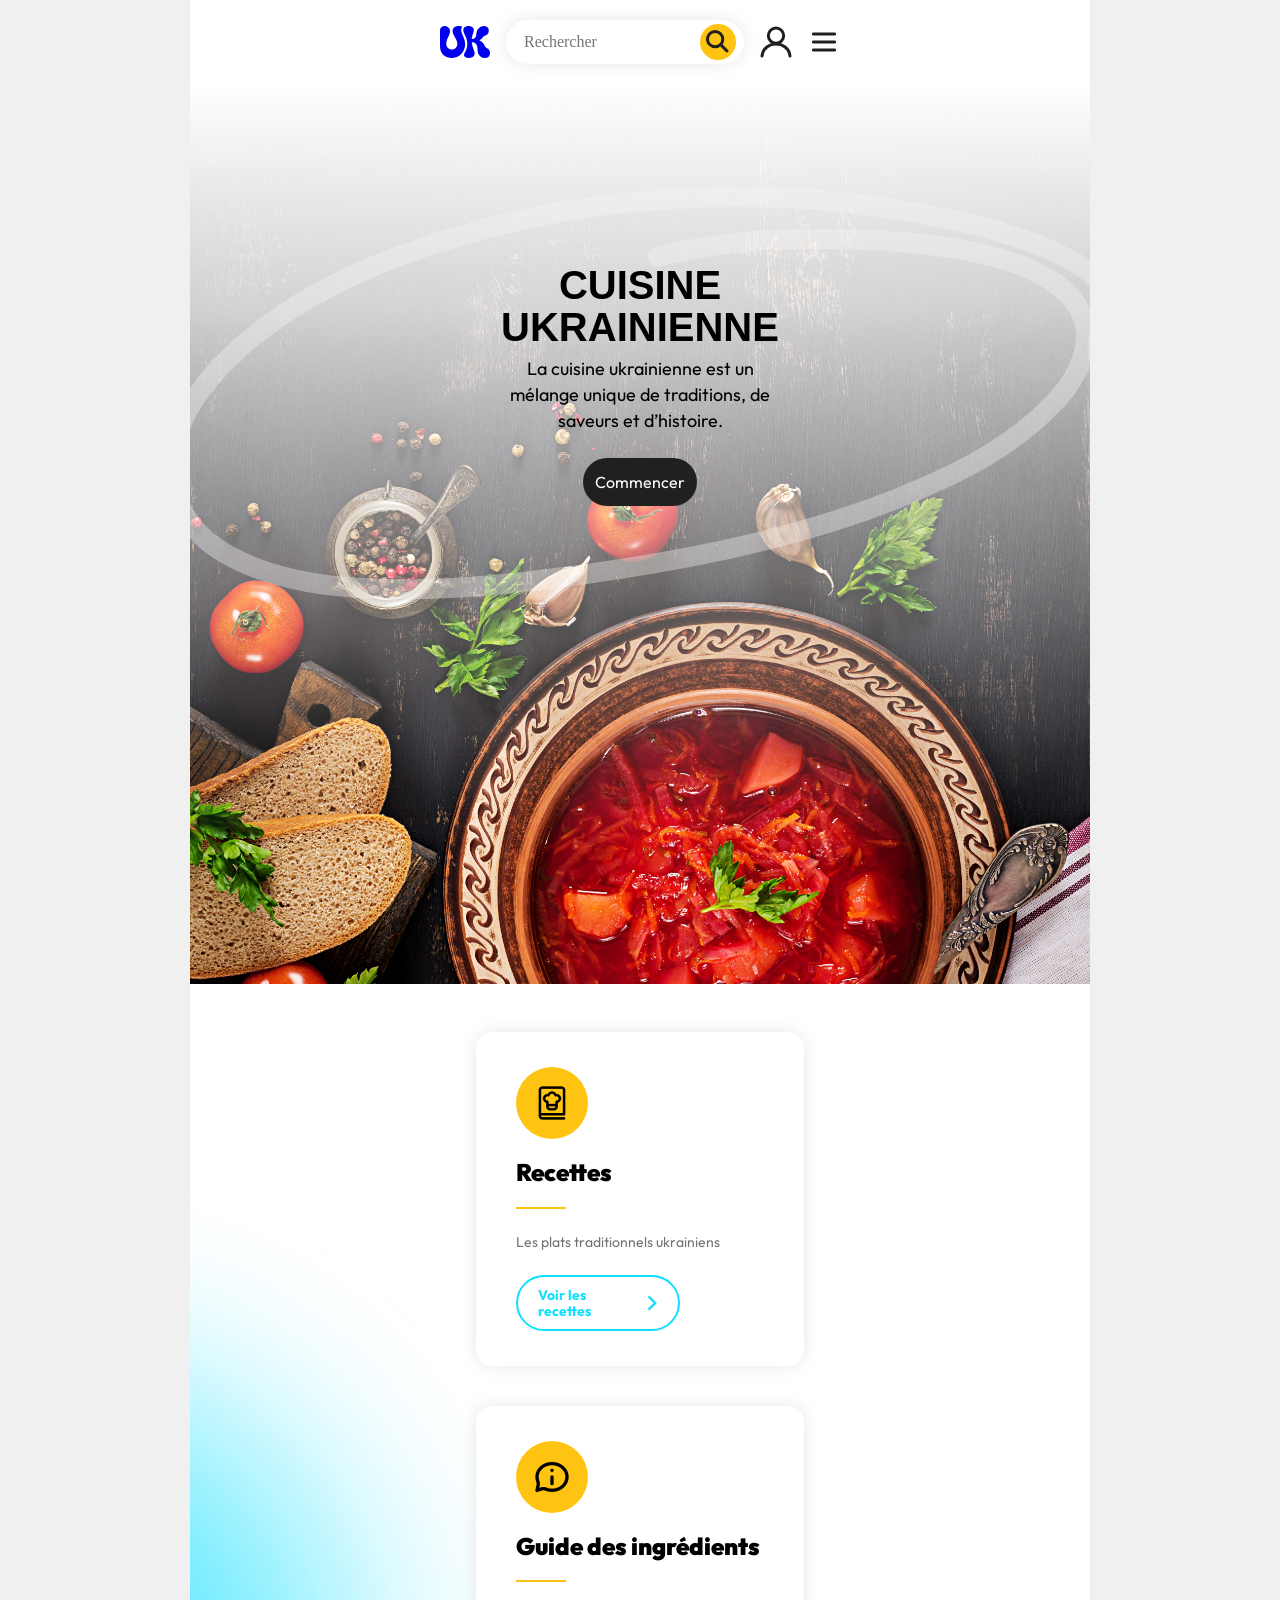
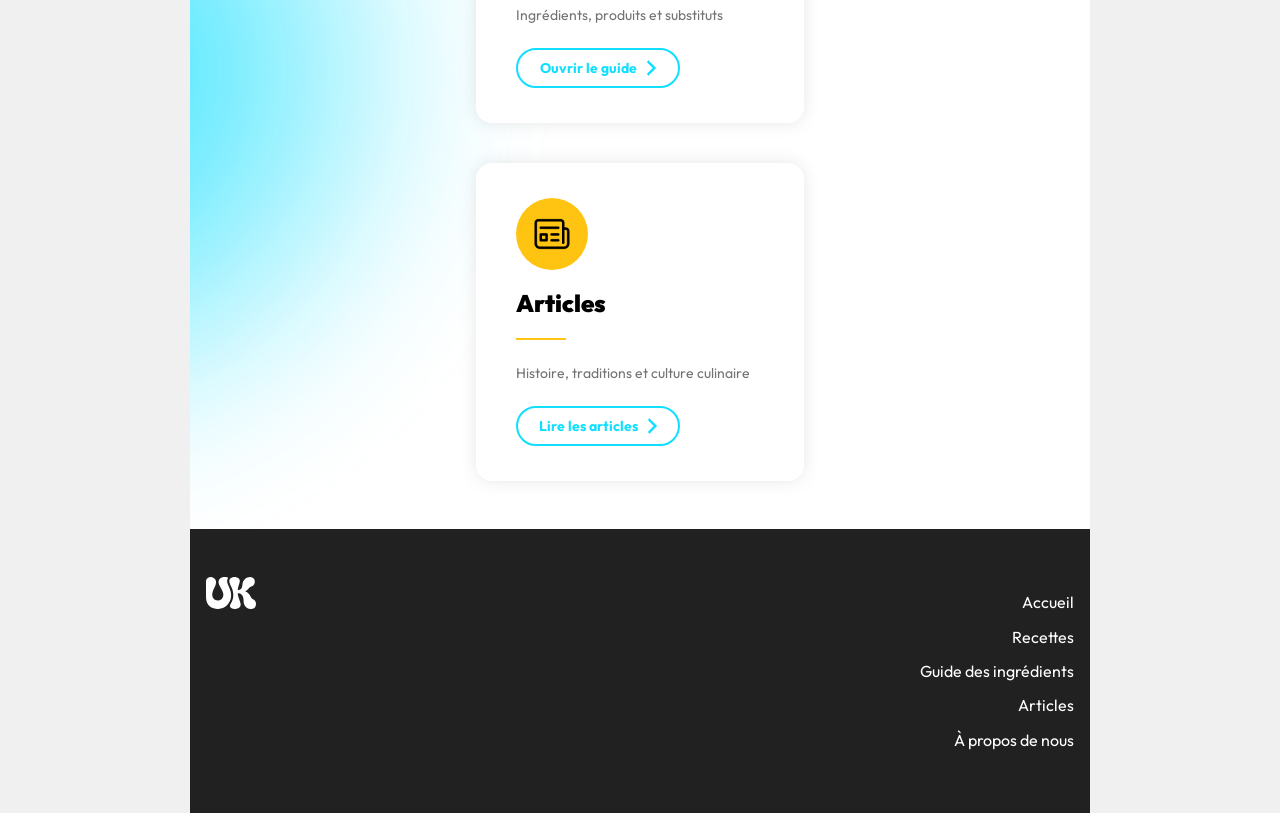
==== Accueil.html @ ec71ce53 "main fond d'écran 95% footer 50%" ====
<!DOCTYPE html>
<html lang="fr">
<head>
    <!-- Encodage des caractères de la page -->
    <meta charset="utf-8">
    <!-- Ajuste la taille de la page aux différents appareils : pc, mobiles, tablettes -->
    <meta name="viewport" content="width=device-width, initial-scale=1, shrink-to-fit=no">
    <!-- Titre de la page. Visible dans l'onglet du navigateur -->
    <title>Accueil</title>
    <!-- Auteur -->
    <meta name="author" content="Dimov Andrii">
    <!-- Icône de base du site : FAVICON -->
    <link rel="icon" type="image/x-icon" href="">
    <!-- lien vers la feuille de style princilpal et normalize -->
    <link rel = "stylesheet" href = "css/normalize.v8.0.1.css">
    <link rel = "stylesheet" href = "css/main.css">
    <!-- lien vers les polices d'écritures -->
    <link href="https://fonts.googleapis.com/css2?family=Outfit&display=swap" rel="stylesheet">
</head>
<body>
<svg xmlns="http://www.w3.org/2000/svg" style="display: none;">

    <symbol id="icon-logo" viewBox="0 0 50 32">
        <!-- сюда вставляешь SVG код логотипа из Figma -->
            <g clip-path="url(#clip0_125_275)">
                <path d="M28.9338 31.8835C27.7713 31.9467 26.6421 31.793 25.5906 31.2426C23.9986 30.4084 23.5074 28.74 24.4775 27.2216C25.8387 25.0933 26.8284 22.841 27.1419 20.3074C27.5615 16.9197 27.0123 13.7006 25.5845 10.6142C24.8502 9.02758 24.0023 7.48683 23.5593 5.7775C23.4507 5.35977 23.3618 4.93213 23.3248 4.50325C23.1446 2.44189 24.1492 1.01394 26.225 0.432597C27.7812 -0.00248224 29.3596 -0.00372177 30.9109 0.44995C33.1965 1.11806 34.1825 2.81747 33.6716 5.15153C33.3359 6.68484 32.6954 8.12643 32.2943 9.64115C32.0722 10.4791 31.8969 11.3257 31.8031 12.1872C31.7279 12.8714 31.8587 13.0189 32.53 12.9706C34.1862 12.8503 35.2389 11.907 35.8671 10.427C36.3175 9.36721 36.3743 8.22559 36.5002 7.10133C37.0037 2.57205 40.8837 -0.293774 45.1377 0.151221C48.0292 0.453669 48.961 2.70716 48.7561 5.1726C48.5698 7.40874 47.332 8.87387 45.1797 9.46514C44.1332 9.75271 43.3828 10.3167 42.846 11.2315C42.129 12.4549 41.0985 13.3499 39.873 14.0341C39.7163 14.1221 39.4954 14.1766 39.5015 14.401C39.5089 14.6539 39.7471 14.7084 39.9322 14.7852C42.1623 15.7137 43.6827 17.3412 44.5602 19.5748C45.0341 20.7797 45.7523 21.6523 47.0111 22.1667C49.1622 23.0443 50.1902 25.009 49.9717 27.3406C49.8804 28.3198 49.741 29.2606 49.1671 30.0886C47.9688 31.8203 46.2139 32.1735 44.3096 31.9306C40.2827 31.4187 37.7701 28.5392 37.601 24.4115C37.543 22.9947 37.5405 21.5618 37.1172 20.1872C36.4989 18.1754 35.2537 16.7809 33.1681 16.2392C33.0693 16.2132 32.9669 16.1946 32.8657 16.1822C31.855 16.0521 31.6649 16.2169 31.813 17.2247C32.066 18.9452 32.5646 20.5999 33.2014 22.2163C33.7604 23.6343 34.3059 25.0586 34.5676 26.572C35.0118 29.1379 33.8703 30.9365 31.3798 31.6182C30.5764 31.8376 29.7681 31.9231 28.9338 31.8835Z" fill="currentColor"/>
                <path d="M0.00507447 12.2788C0.00507447 9.66093 -0.00973487 7.04302 0.011245 4.42511C0.0235861 2.80255 0.549318 1.44773 2.08085 0.627151C4.86377 -0.861538 8.62041 0.407752 9.68051 3.28721C10.2075 4.71764 10.0828 6.20881 9.65089 7.66403C9.17329 9.27295 8.3489 10.7331 7.6578 12.2503C6.82231 14.0836 6.19044 15.9578 6.25585 18.0192C6.35335 21.0907 8.5044 23.3021 11.6107 23.4657C14.4343 23.6144 16.8569 21.563 17.2691 18.6761C17.5838 16.4722 16.7853 14.5435 15.7807 12.6705C14.9144 11.0579 13.8296 9.56424 13.1619 7.84252C12.7399 6.75544 12.4659 5.64605 12.598 4.46353C12.8287 2.39969 14.0258 1.12545 15.9226 0.509394C17.8084 -0.104179 19.7299 -0.0136922 21.6403 0.463531C21.9377 0.537904 22.2573 0.625911 22.0105 1.03C20.6123 3.30952 21.1183 5.58904 22.0315 7.84748C22.5943 9.24072 23.2705 10.5881 23.8419 11.9776C25.5734 16.1921 25.6857 20.435 23.6371 24.5466C21.5971 28.6383 18.2773 31.1794 13.6975 31.8128C10.8665 32.2045 8.0774 31.9603 5.47342 30.6154C2.7954 29.232 1.22191 26.9897 0.502421 24.109C0.119847 22.5844 0.0211179 21.0188 0.011245 19.4508C-0.0023302 17.0597 0.00754269 14.6687 0.00754269 12.2776H0.00507447V12.2788Z" fill="currentColor"/>
            </g>
            <defs>
                <clipPath id="clip0_125_275">
                    <rect width="50" height="32" fill="white"/>
                </clipPath>
            </defs>
    </symbol>

    <symbol id="icon-recherche" fill="none" viewBox="0 0 24 24">
        <!-- сюда вставляешь SVG код лупы из Figma -->
        <path d="M9.14 16.78C13.3595 16.78 16.78 13.3595 16.78 9.14C16.78 4.92054 13.3595 1.5 9.14 1.5C4.92054 1.5 1.5 4.92054 1.5 9.14C1.5 13.3595 4.92054 16.78 9.14 16.78Z" stroke="#202020" stroke-width="3" stroke-miterlimit="10"/>
        <path d="M19.9395 22.0607C20.5252 22.6464 21.475 22.6464 22.0608 22.0607C22.6466 21.4749 22.6466 20.5251 22.0608 19.9393L21.0001 21L19.9395 22.0607ZM21.0001 21L22.0608 19.9393L15.4508 13.3293L14.3901 14.39L13.3295 15.4507L19.9395 22.0607L21.0001 21Z" fill="#202020"/>
    </symbol>

    <symbol id="icon-compte" fill="none" viewBox="0 0 32 32">
        <!-- сюда вставляешь SVG код профиля из Figma -->
            <g clip-path="url(#clip0_125_272)">
                <path d="M15.9999 17.3067C20.2193 17.3067 23.6399 13.8861 23.6399 9.66667C23.6399 5.44722 20.2193 2.02667 15.9999 2.02667C11.7804 2.02667 8.35986 5.44722 8.35986 9.66667C8.35986 13.8861 11.7804 17.3067 15.9999 17.3067Z" stroke="#202020" stroke-width="3" stroke-miterlimit="10"/>
                <path d="M2 29.9771L2.49333 27.6343C3.07613 24.9285 4.74631 22.4833 7.21375 20.7232C9.68118 18.9632 12.7899 17.9997 16 18C19.2139 18.0007 22.3257 18.9674 24.7937 20.732C27.2616 22.4966 28.9294 24.9472 29.5067 27.6571L30 30" stroke="#202020" stroke-width="3" stroke-miterlimit="10" stroke-linecap="round"/>
            </g>
            <defs>
                <clipPath id="clip0_125_272">
                    <rect width="32" height="32" fill="white"/>
                </clipPath>
            </defs>
    </symbol>

    <symbol id="icon-menu" viewBox="0 0 32 32">
        <!-- сюда вставляешь SVG код бургера из Figma -->
        <path d="M5.3335 8H26.6668M5.3335 16H26.6668M5.3335 24H26.6668"
              stroke="#202020" stroke-width="3" stroke-linecap="round" stroke-linejoin="round"/>
    </symbol>

    <symbol id="сontour" viewBox="0 0 572 247" fill="none">
        <path opacity="0.8" d="M566.001 67.8825C564.65 59.5745 558.476 53.3638 551.586 48.7556C535.871 38.2442 516.856 31.7092 498.714 26.3164C469.412 17.6063 438.413 13.0042 408.015 9.47539C365.368 4.5247 321.32 5.16958 278.666 9.47539C238.417 13.5384 198.172 22.7535 159.91 35.3201C119.186 48.6952 79.2828 67.3937 47.3947 95.6865C28.1702 112.743 9.92396 134.361 6.51953 160.252C3.48941 183.296 13.8924 204.135 33.7051 216.979C56.8737 231.999 86.4318 237.864 113.811 239.885C156.875 243.064 200.083 238.999 242.725 233.307C320.044 222.986 400.169 207.143 470.513 173.314C494.561 161.749 519.438 145.792 536.977 125.87C548.827 112.41 558.131 92.0051 549.554 74.6936C540.634 56.688 516.442 46.8489 497.795 42.0378C448.584 29.341 355.157 26.3164 296.819 42.0378" stroke="#F6F3F1" stroke-opacity="0.46" stroke-width="12" stroke-linecap="round"/>
    </symbol>

    <symbol id="fleche" viewBox="0 0 10 16" fill="none">
        <path d="M0 13.7143L5.71428 8L0 2.28571L1.14286 0L9.14286 8L1.14286 16L0 13.7143Z" fill="#12DFFF"/>
    </symbol>
</svg>

<header>
    <a href="Accueil.html" class="logo">
        <svg aria-hidden="true"><use href="#icon-logo"/></svg>
    </a>
    <div class="search-bar">
        <input type="text" placeholder="Rechercher">
        <button class="btn-recherche">
            <svg aria-hidden="true"><use href="#icon-recherche"/></svg>
        </button>
    </div>
    <a href="#" class="btn-compte">
        <svg aria-hidden="true"><use href="#icon-compte"/></svg>
    </a>
    <button class="btn-menu">
        <svg aria-hidden="true"><use href="#icon-menu"/></svg>
    </button>
</header>

<div class="hero-slider">
    <!-- image d'arrière-plan + texte + bouton -->
    <div class="slide slide-1">
        <img src="sources/img/accueil/traditional-ukrainian-russian-borscht-red-soup-bowl-top-view.jpg" alt="borscht">
        <div class="slide-content">
            <svg aria-hidden="true"><use href="#сontour"/></svg>
            <h1>Cuisine ukrainienne</h1>
            <p>La cuisine ukrainienne est un mélange unique de traditions, de saveurs et d’histoire.</p>
            <a class="btn-invitation" href="Recettes.html">Commencer</a>
        </div>
    </div>
    <!-- deuxième diapositive -->
    <div class="slide slide-2">
        <img src="sources/img/accueil/top_view_little_raw_dumplings_with_flour_vegetables_dark_background.jpg" alt="vareniki">
        <div class="slide-content">
            <svg aria-hidden="true"><use href="#сontour"/></svg>
            <h1>Nouvelle expérience</h1>
            <p>Découvrez des recettes authentiques, explorez les ingrédients et plongez dans la culture gastronomique de l’Ukraine. </p>
            <a class="btn-invitation " href="GuideIngredients.html">Regarder</a>
        </div>
    </div>
</div>

<main>
    <div class = "Cercle-de-fond" id="blue-accueil"></div>
    <div class="liste-sections">
        <div class="bloc-carte сarte-recettes">
            <div class="boitier-icone">
                <img src="sources/img/accueil/cookbook-icon.png" alt="Icône du livre de recettes">
            </div>
            <h3><strong>Recettes</strong></h3>
            <hr class="ligne">
            <p>Les plats traditionnels ukrainiens</p>
            <a class="bth-leger" href="Recettes.html">Voir les recettes
                <svg aria-hidden="true"><use href="#fleche"/></svg></a>
        </div>
        <div class="bloc-carte сarte-guide">
            <div class="boitier-icone">
                <img src="sources/img/accueil/guide-icon.png" alt="icône « En savoir plus »">
            </div>
            <h3><strong>Guide des ingrédients</strong></h3>
            <hr class="ligne">
            <p>Ingrédients, produits et substituts</p>
            <a class="bth-leger" href="Recettes.html">Ouvrir le guide
                <svg aria-hidden="true"><use href="#fleche"/></svg></a>
        </div>
        <div class="bloc-carte сarte-articles">
            <div class="boitier-icone">
                <img src="sources/img/accueil/articles-icon.png" alt="Icône des articles»">
            </div>
            <h3><strong>Articles</strong></h3>
            <hr class="ligne">
            <p>Histoire, traditions et culture culinaire</p>
            <a class="bth-leger" href="Recettes.html">Lire les articles
                <svg aria-hidden="true"><use href="#fleche"/></svg></a>
        </div>
    </div>

</main>
<footer>
    <div class="block-liste-logo">
        <svg aria-hidden="true"><use href="#icon-logo"/></svg>
        <ul>
            <li>Accueil</li>
            <li>Recettes</li>
            <li>Guide des ingrédients</li>
            <li>Articles</li>
            <li>À propos de nous</li>
        </ul>
    </div>
</footer>
</body>
</html>
---- css/main.css ----
@font-face {
    font-family: "Brice Black";
    src: url('sources/Fonts/Brice Black.otf') format('truetype');
}

                                    /*----------STYLES GÉNÉRAUX----------*/
* {
    box-sizing: border-box;
}

html {
    background-color: #f0f0f0;
}

body {
    max-width: 900px;
    overflow-x: hidden; /* masque le contenu qui dépasse les bords horizontaux */
    margin: 0 auto;
}

main {
    display: flex;
    justify-content: center;
    overflow: clip;
    position: relative; /* ancre pour #blue-accueil, les coordonnées sont calculées depuis lui */
    min-height: 100vh;  /* minimum toute la hauteur de l'écran, s'étire si le contenu est plus grand */
    background-color: white;
}

header {
    position: static;
    display: flex;
    justify-content: center;
    align-items: center;
    padding: 20px;
    gap: 16px;
    top: 0;
    left: 0;
    width: 100%;
    z-index: 10; /* au-dessus du slideur */
    background-color: white;
}

button {
    padding: 0;
}

h1, h2 {
    font-family: 'Brice Black', sans-serif;
}



h1 {
    font-size: 2.5rem;
    line-height: 42px;
}


h3,h4,h5,h6, p, a, ul, ol {
    font-family: 'Outfit', sans-serif;
}
p {
    line-height: 26px;
    font-size: 1.125rem;
}

a {
    text-decoration: none;
    font-size: 14px;
}

a:visited {
    color: inherit;
}
ul {
    list-style: none;
    padding-inline-start: 0;
}

                                    /*----------STYLES HEADER----------*/

.btn-recherche svg,
.btn-compte svg,
.btn-menu svg {
    width: 32px;
    height: 32px;
}

.logo, .logo svg {
    width: 50px;
    height: 32px;
}

.btn-compte, .btn-menu {
    max-width: 32px;
    max-height: 32px;
}
.btn-menu, .search-bar input {
    border: none;        /* On supprime le cadre standard */
    outline: none;       /* Supprimer le cadre bleu lorsque le curseur est sur l'élément */
    background: none;    /* arrière-plan hérité du parent */
}

.search-bar {
    display: flex;
    align-items: center;
    border-radius: 50px;
    box-shadow: 0px 0px 16px 0px rgba(153, 153, 153, 0.23);
    gap: 5px;
    background: white;
    width: 238px;
    height: 44px;
    flex-shrink: 0;
    padding: 4px 8px 4px 16px;
}

.search-bar input {
    font-size: 16px;
    min-width: 0;
    flex: 1;
}

.btn-recherche {
    display: flex;
    justify-content: center;
    align-items: center;
    background: #FFC412;
    border-radius: 50%;
    border: none;
    cursor: pointer;
    width: 36px;
    height: 36px;
    flex-shrink: 0;
}

.btn-recherche svg {
    color: #202020;
    margin: 6px;
}

                                    /*----------STYLES MAIN----------*/

.hero-slider {
    display: flex;
    overflow-x: scroll;
    scroll-snap-type: x mandatory;
    scrollbar-width: none; /* Firefox */
    height: 100vh;
}

.hero-slider::-webkit-scrollbar {
    display: none;
}

.slide {
    overflow: hidden;
    min-width: 100%;
    height: 100%;
    scroll-snap-align: start;
    background-size: cover;
    background-position: center;
    position: relative; /* ancre pour le contenu */
}

.slide img {
    position: absolute;
    top: 0;
    left: 0;
    width: 100%;
    height: 100%;
    object-fit: cover;    /* s'étend sur tout le bloc */
    z-index: -1;
}

.slide-1 img {
    object-position: right center; /* сдвигает видимую область влево */
}

.slide::after {
    content: "";
    position: absolute;
    top: 0;
    left: 0;
    width: 100%;
    height: 100%;
    background: linear-gradient(
            to bottom,
            white 0%,       /* держим белый до 0% */
            rgba(255,255,255, 0.8) 25%,  /* début d'une transition abrupte */
            rgba(255,255,255, 0.4) 55%,   /* tombe rapidement */
            rgba(255,255,255, 0.1) 75%,   /* ralentit */
            transparent 85%  /* le dégradé s'estompe progressivement */
    );
    z-index: 1;
}

.slide-content {
    position: relative;
    z-index: 2; /* поверх картинки и градиента */
    margin-top: 180px; /* отступ от хедера */
    text-align: center;
}

.slide-content svg {
    position: absolute; /* вырываем из потока */
    top: 50%;
    left: 50%;
    transform: translate(-50%, -50%); /* центрируем по середине контента */
    z-index: -1;
    width: 160%;
    height: 160%;
}

.slide-content h1, .slide-content p {
    margin: 8px auto;
}
.slide-content h1 {
    width: 335px;
    text-transform: uppercase;
}

.slide-content p {
    width: 266px;
}

.btn-invitation {
    display: inline-block;
    padding: 16px 12px;
    margin: 16px auto;
    color: #fff;
    font-size: 1rem;
    line-height: 16px;
    text-align: center;
    background-color: #202020;
    border-radius: 90px;
    transition: transform 0.3s ease;
}

.btn-invitation:visited {
    color: #fff;
}

.btn-invitation:hover {
    transform: scale(1.1);
}

.liste-sections {
    display: flex;
    flex-direction: column;
    position: relative;
    z-index: 2;
    margin: 48px 56px;
    gap: 40px;
}

.bloc-carte {
    background-color: white;
    padding: 35px 40px;
    width: 328px;
    z-index: 3;
    display: flex;
    flex-direction: column;
    border-radius: 16px;
    box-shadow: 0px 0px 16px 0px rgba(153, 153, 153, 0.23);
    gap: 20px;
}

.bloc-carte svg,
.bloc-carte h3,
.bloc-carte hr,
.bloc-carte p {
    margin: 0;
}

.bloc-carte h3 {
    font-size: 1.5rem;
}

.bloc-carte p {
    font-size: 14px;
    color: #737373;
}

.bth-leger {
    display: flex;
    justify-content: center;
    align-items: center;
    gap: 10px;
    padding: 10px 20px;
    color: #12DFFF;
    font-weight: bold;
    background-color: white;
    border: 2px solid #12DFFF;
    border-radius: 37px;
    width: 164px;
}

.bth-leger:visited {
    color: #12DFFF;
}

.ligne {
    border: none;          /* убираем стандартный стиль */
    height: 2px;           /* толщина */
    background-color: #FFC412;   /* цвет */
    width: 50px;            /* ширина */
    margin: 16px 0;     /* центрирование */
}

.boitier-icone {
    display: flex;
    justify-content: center;
    align-items: center;
    width: 72px;
    height: 72px;
    background-color: #FFC412;
    border-radius: 50%;
}

.boitier-icone img {
    width: 40px;
    height: 40px;
}

.bth-leger svg {
    width: 10px;
    height: 16px;
}

#blue-accueil {
    position: absolute; /* sorti du flux, coordonnées depuis main */
    z-index: 0;
    left: -106vmin;               /* dépasse vers la gauche, valeur négative = vers l'extérieur */
    top: 60%;                    /* bord supérieur de l'élément au milieu de main */
    transform: translateY(-50%); /* remonte de la moitié de sa hauteur = centré verticalement */
    width: 145vmin;
    height: 145vmin;             /* valeurs identiques = carré, vmin depuis le petit côté de l'écran */
    border-radius: 50%;          /* arrondit le carré en cercle */
    filter: blur(80px);          /* flou sur l'élément, crée un effet de lueur */
    opacity: 0.97;               /* presque opaque (0 = invisible, 1 = opaque) */
    pointer-events: none;        /* les clics passent à travers l'élément */
    background: radial-gradient(
            circle,         /* forme circulaire du dégradé (ellipse par défaut) */
            #12DFFF,        /* couleur au centre */
            transparent 85% /* disparition progressive à partir de 90% du rayon */
    );
}
/*----------STYLES FOOTER----------*/

footer {
    padding: 48px 16px;
    background: #212121;
}

.block-liste-logo {
    display: flex;
    justify-content: space-between;
    max-width: 100%;
}

.block-liste-logo svg  {
    width: 50px;
    height: 32px;
    color: white;
}

.block-liste-logo ul {
    display: flex;
    flex-direction: column;
    align-items: flex-end;
    gap: 16px;
    color: white;
}

.block-liste-logo ul li {

}

/* ---------- MEDIA QUERIES ---------- */

@media (min-width: 600px) {
    #blue-accueil {
        width: 80vmin;
        height: 80vmin;
        left: -55vmin;
    }
}
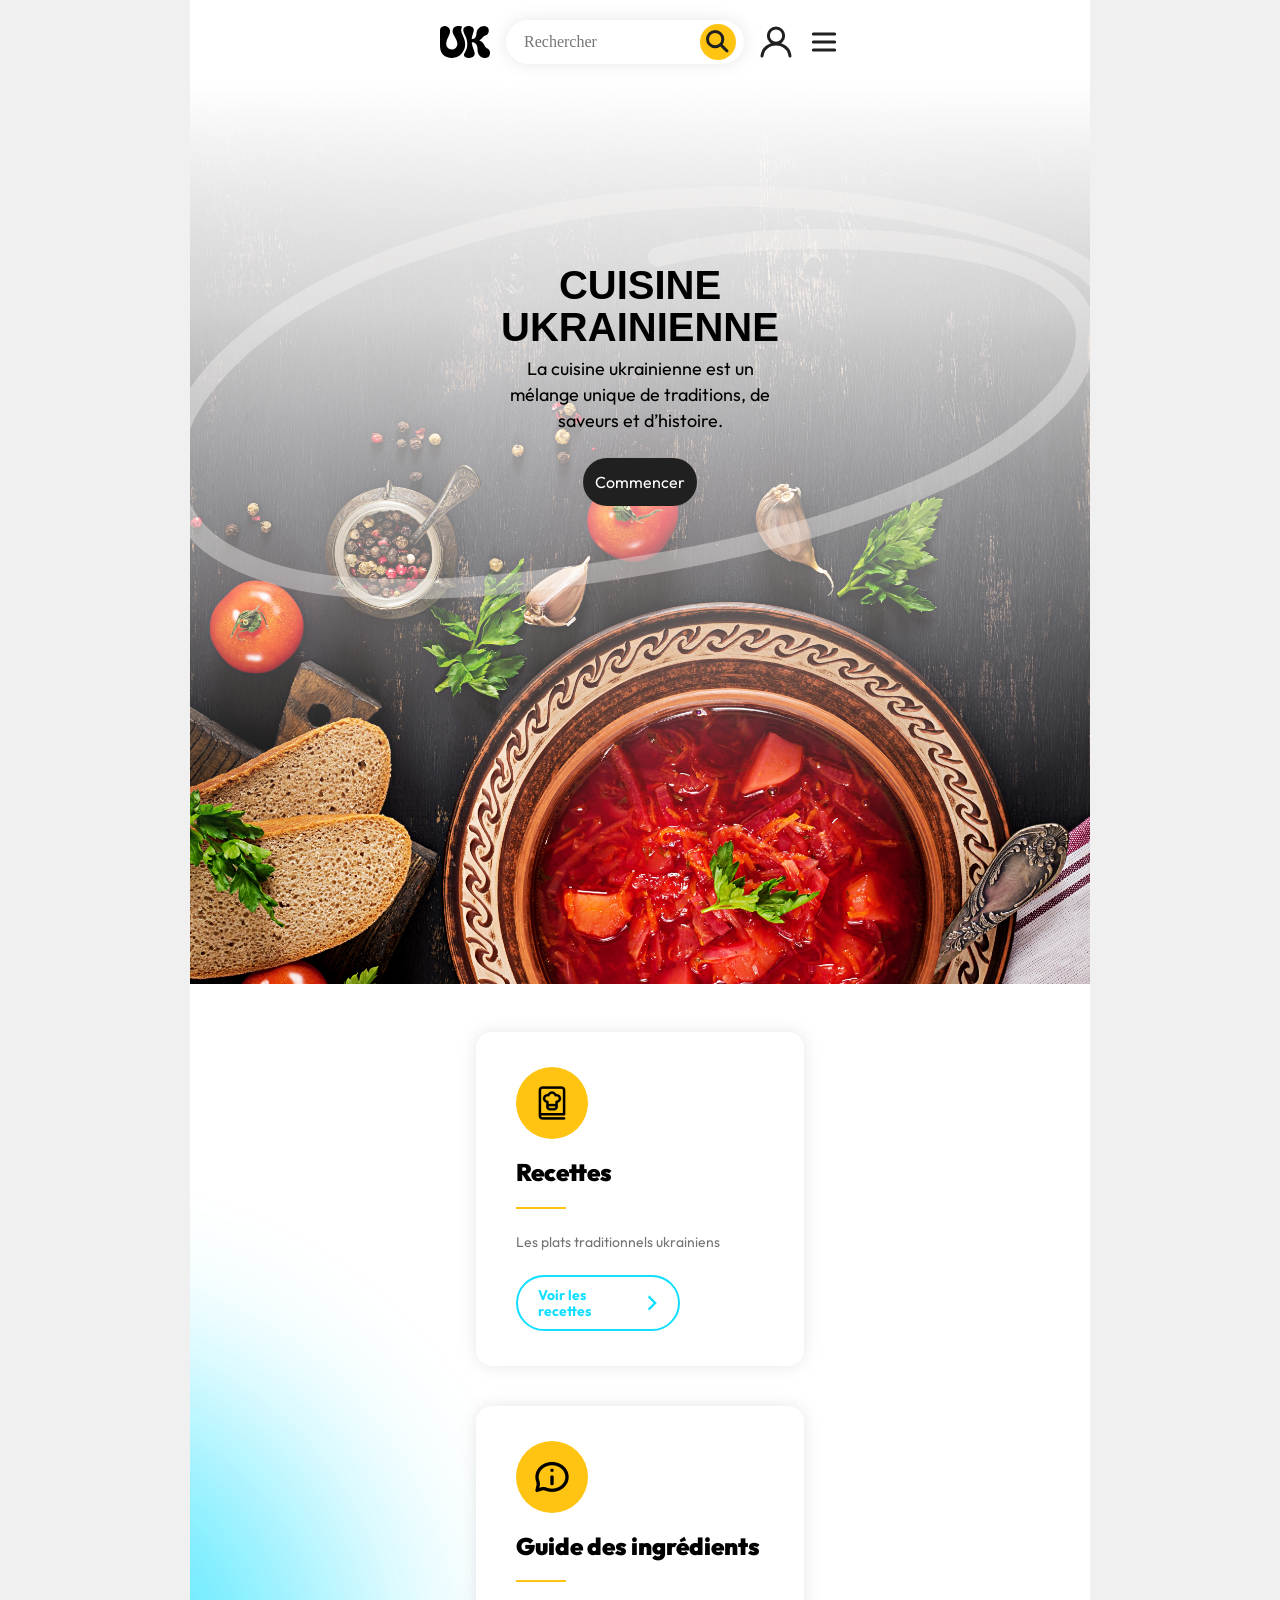
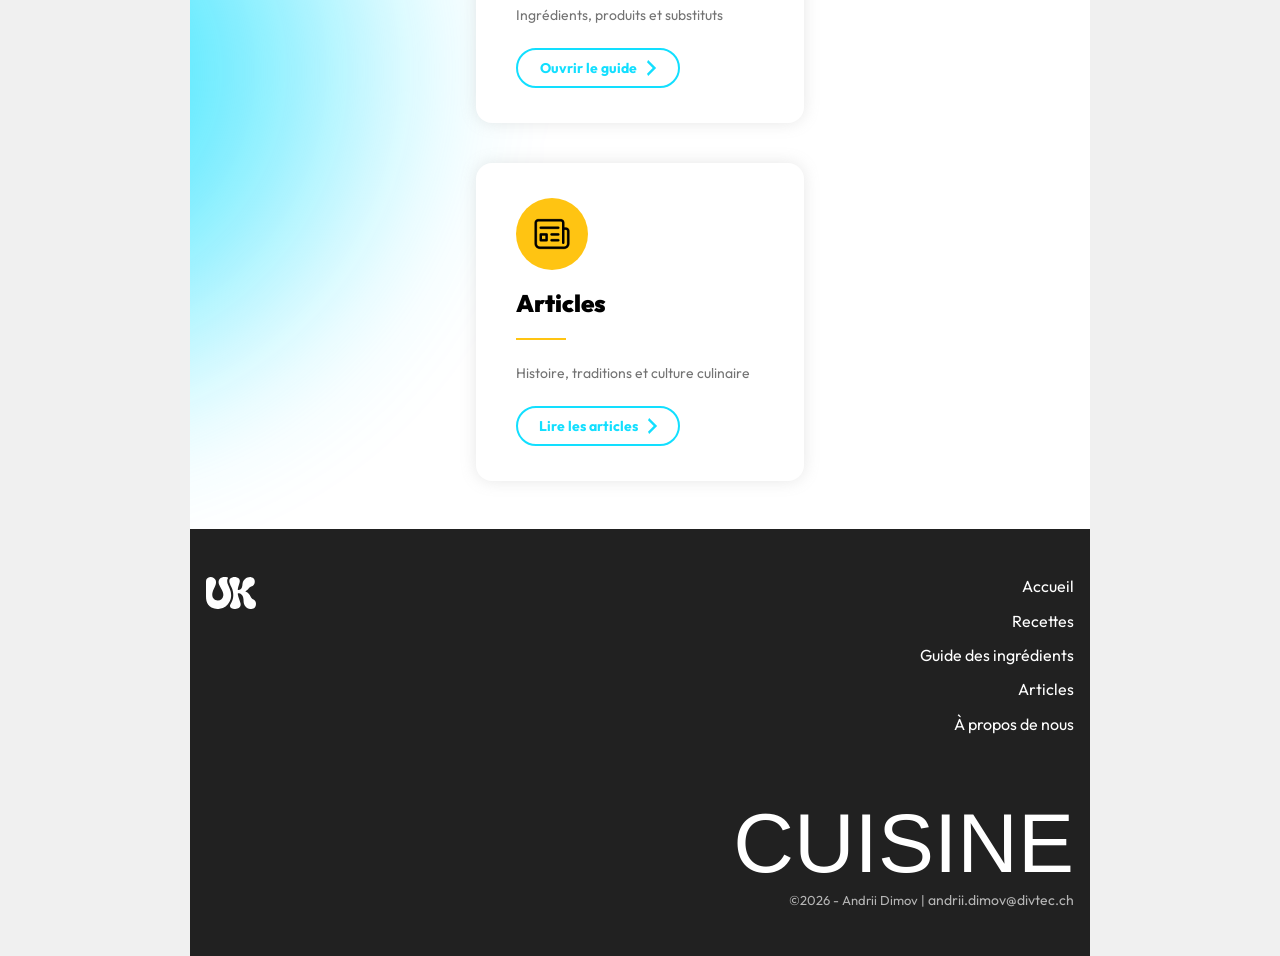
==== commit bf60fd40: "main fond d'écran 95% footer fin" ====
--- a/Accueil.html
+++ b/Accueil.html
@@ -155,6 +155,8 @@
             <li>À propos de nous</li>
         </ul>
     </div>
+    <span>Cuisine</span>
+    <small>&copy;2026 - Andrii Dimov | <a href="mailto:andrii.dimov@divtec.ch">andrii.dimov@divtec.ch</a></small>
 </footer>
 </body>
 </html>
--- a/css/main.css
+++ b/css/main.css
@@ -57,7 +57,7 @@
 }
 
 
-h3,h4,h5,h6, p, a, ul, ol {
+h3,h4,h5,h6, p, a, ul, ol, small {
     font-family: 'Outfit', sans-serif;
 }
 p {
@@ -68,6 +68,7 @@
 a {
     text-decoration: none;
     font-size: 14px;
+    color: inherit;
 }
 
 a:visited {
@@ -349,6 +350,8 @@
 /*----------STYLES FOOTER----------*/
 
 footer {
+    display: flex;
+    flex-direction: column;
     padding: 48px 16px;
     background: #212121;
 }
@@ -371,10 +374,29 @@
     align-items: flex-end;
     gap: 16px;
     color: white;
-}
-
-.block-liste-logo ul li {
-
+    margin: 0;
+}
+
+.block-liste-logo ul li a {
+    color: white;
+}
+
+footer small, footer span {
+    text-align: right;
+}
+
+footer span {
+    display: inline-block;
+    margin-top: 62px;
+    text-transform: uppercase;
+    font-family: 'Brice Black', sans-serif;
+    font-size: 84px;
+    color: white;
+}
+
+footer small {
+    font-size: 13px;
+    color: #B6B6B6;
 }
 
 /* ---------- MEDIA QUERIES ---------- */
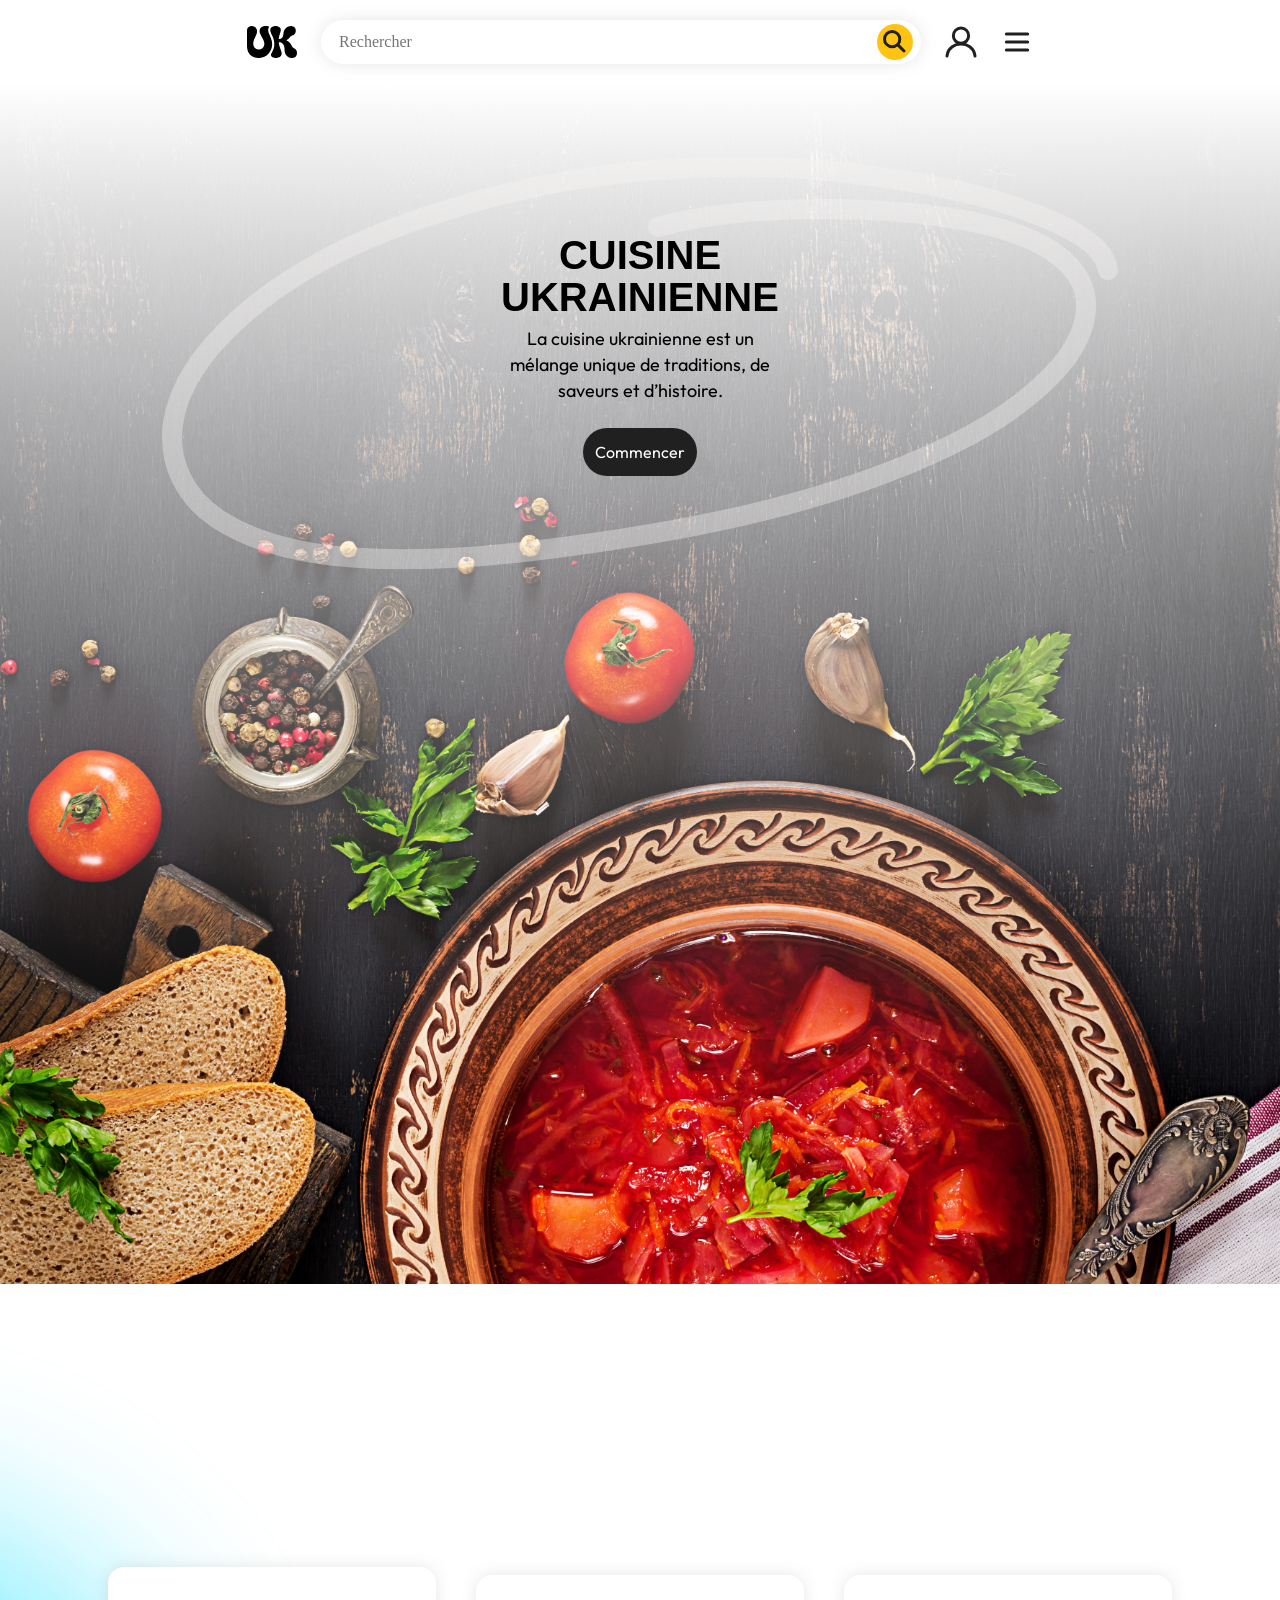
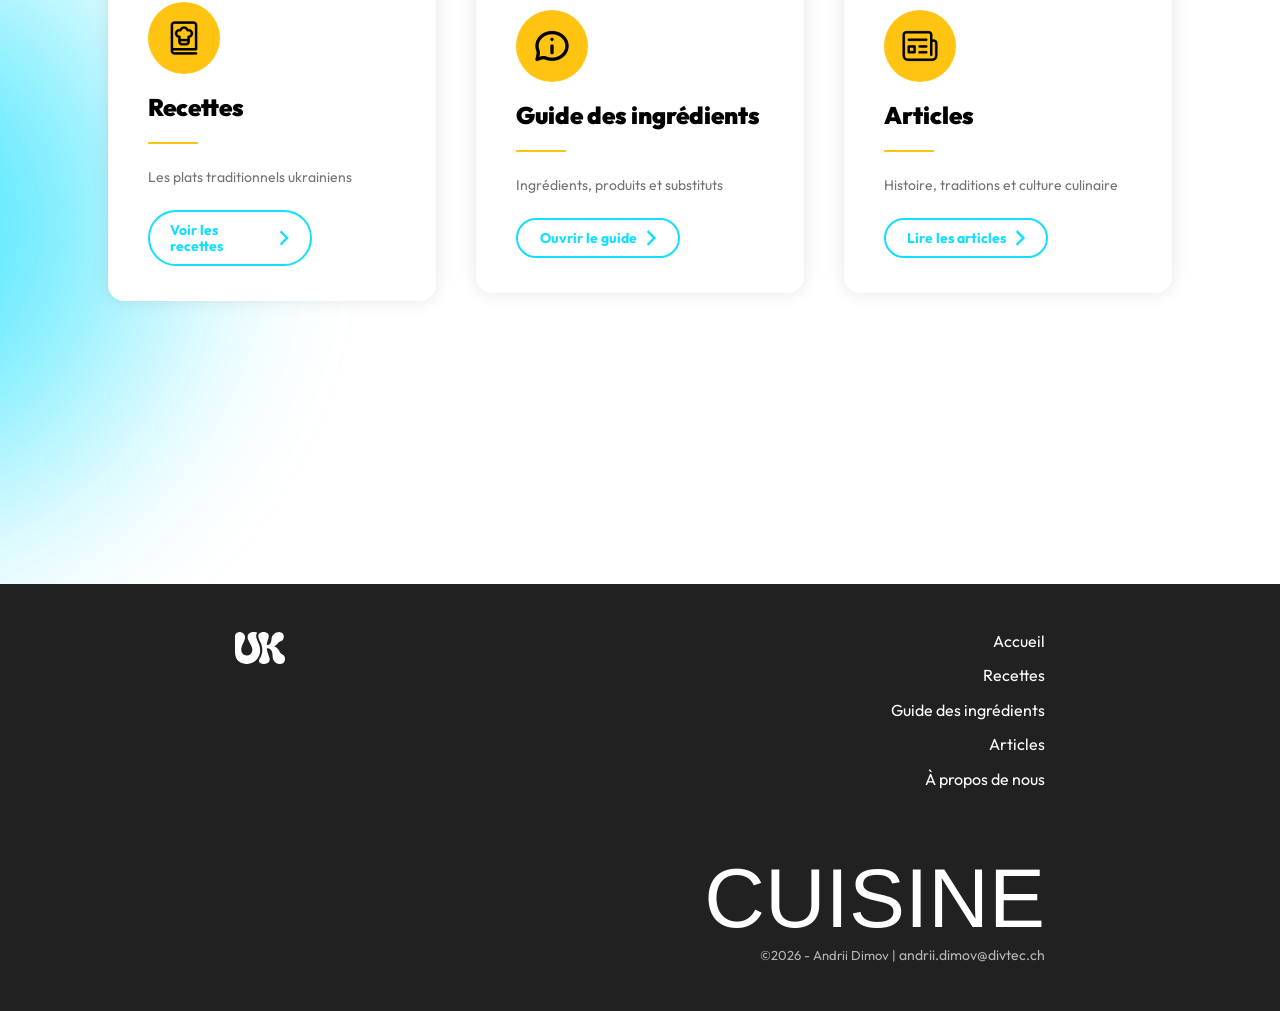
==== commit 4f3f332e: "main 100% footer 110%" ====
--- a/Accueil.html
+++ b/Accueil.html
@@ -21,7 +21,7 @@
 <svg xmlns="http://www.w3.org/2000/svg" style="display: none;">
 
     <symbol id="icon-logo" viewBox="0 0 50 32">
-        <!-- сюда вставляешь SVG код логотипа из Figma -->
+
             <g clip-path="url(#clip0_125_275)">
                 <path d="M28.9338 31.8835C27.7713 31.9467 26.6421 31.793 25.5906 31.2426C23.9986 30.4084 23.5074 28.74 24.4775 27.2216C25.8387 25.0933 26.8284 22.841 27.1419 20.3074C27.5615 16.9197 27.0123 13.7006 25.5845 10.6142C24.8502 9.02758 24.0023 7.48683 23.5593 5.7775C23.4507 5.35977 23.3618 4.93213 23.3248 4.50325C23.1446 2.44189 24.1492 1.01394 26.225 0.432597C27.7812 -0.00248224 29.3596 -0.00372177 30.9109 0.44995C33.1965 1.11806 34.1825 2.81747 33.6716 5.15153C33.3359 6.68484 32.6954 8.12643 32.2943 9.64115C32.0722 10.4791 31.8969 11.3257 31.8031 12.1872C31.7279 12.8714 31.8587 13.0189 32.53 12.9706C34.1862 12.8503 35.2389 11.907 35.8671 10.427C36.3175 9.36721 36.3743 8.22559 36.5002 7.10133C37.0037 2.57205 40.8837 -0.293774 45.1377 0.151221C48.0292 0.453669 48.961 2.70716 48.7561 5.1726C48.5698 7.40874 47.332 8.87387 45.1797 9.46514C44.1332 9.75271 43.3828 10.3167 42.846 11.2315C42.129 12.4549 41.0985 13.3499 39.873 14.0341C39.7163 14.1221 39.4954 14.1766 39.5015 14.401C39.5089 14.6539 39.7471 14.7084 39.9322 14.7852C42.1623 15.7137 43.6827 17.3412 44.5602 19.5748C45.0341 20.7797 45.7523 21.6523 47.0111 22.1667C49.1622 23.0443 50.1902 25.009 49.9717 27.3406C49.8804 28.3198 49.741 29.2606 49.1671 30.0886C47.9688 31.8203 46.2139 32.1735 44.3096 31.9306C40.2827 31.4187 37.7701 28.5392 37.601 24.4115C37.543 22.9947 37.5405 21.5618 37.1172 20.1872C36.4989 18.1754 35.2537 16.7809 33.1681 16.2392C33.0693 16.2132 32.9669 16.1946 32.8657 16.1822C31.855 16.0521 31.6649 16.2169 31.813 17.2247C32.066 18.9452 32.5646 20.5999 33.2014 22.2163C33.7604 23.6343 34.3059 25.0586 34.5676 26.572C35.0118 29.1379 33.8703 30.9365 31.3798 31.6182C30.5764 31.8376 29.7681 31.9231 28.9338 31.8835Z" fill="currentColor"/>
                 <path d="M0.00507447 12.2788C0.00507447 9.66093 -0.00973487 7.04302 0.011245 4.42511C0.0235861 2.80255 0.549318 1.44773 2.08085 0.627151C4.86377 -0.861538 8.62041 0.407752 9.68051 3.28721C10.2075 4.71764 10.0828 6.20881 9.65089 7.66403C9.17329 9.27295 8.3489 10.7331 7.6578 12.2503C6.82231 14.0836 6.19044 15.9578 6.25585 18.0192C6.35335 21.0907 8.5044 23.3021 11.6107 23.4657C14.4343 23.6144 16.8569 21.563 17.2691 18.6761C17.5838 16.4722 16.7853 14.5435 15.7807 12.6705C14.9144 11.0579 13.8296 9.56424 13.1619 7.84252C12.7399 6.75544 12.4659 5.64605 12.598 4.46353C12.8287 2.39969 14.0258 1.12545 15.9226 0.509394C17.8084 -0.104179 19.7299 -0.0136922 21.6403 0.463531C21.9377 0.537904 22.2573 0.625911 22.0105 1.03C20.6123 3.30952 21.1183 5.58904 22.0315 7.84748C22.5943 9.24072 23.2705 10.5881 23.8419 11.9776C25.5734 16.1921 25.6857 20.435 23.6371 24.5466C21.5971 28.6383 18.2773 31.1794 13.6975 31.8128C10.8665 32.2045 8.0774 31.9603 5.47342 30.6154C2.7954 29.232 1.22191 26.9897 0.502421 24.109C0.119847 22.5844 0.0211179 21.0188 0.011245 19.4508C-0.0023302 17.0597 0.00754269 14.6687 0.00754269 12.2776H0.00507447V12.2788Z" fill="currentColor"/>
@@ -34,13 +34,11 @@
     </symbol>
 
     <symbol id="icon-recherche" fill="none" viewBox="0 0 24 24">
-        <!-- сюда вставляешь SVG код лупы из Figma -->
         <path d="M9.14 16.78C13.3595 16.78 16.78 13.3595 16.78 9.14C16.78 4.92054 13.3595 1.5 9.14 1.5C4.92054 1.5 1.5 4.92054 1.5 9.14C1.5 13.3595 4.92054 16.78 9.14 16.78Z" stroke="#202020" stroke-width="3" stroke-miterlimit="10"/>
         <path d="M19.9395 22.0607C20.5252 22.6464 21.475 22.6464 22.0608 22.0607C22.6466 21.4749 22.6466 20.5251 22.0608 19.9393L21.0001 21L19.9395 22.0607ZM21.0001 21L22.0608 19.9393L15.4508 13.3293L14.3901 14.39L13.3295 15.4507L19.9395 22.0607L21.0001 21Z" fill="#202020"/>
     </symbol>
 
     <symbol id="icon-compte" fill="none" viewBox="0 0 32 32">
-        <!-- сюда вставляешь SVG код профиля из Figma -->
             <g clip-path="url(#clip0_125_272)">
                 <path d="M15.9999 17.3067C20.2193 17.3067 23.6399 13.8861 23.6399 9.66667C23.6399 5.44722 20.2193 2.02667 15.9999 2.02667C11.7804 2.02667 8.35986 5.44722 8.35986 9.66667C8.35986 13.8861 11.7804 17.3067 15.9999 17.3067Z" stroke="#202020" stroke-width="3" stroke-miterlimit="10"/>
                 <path d="M2 29.9771L2.49333 27.6343C3.07613 24.9285 4.74631 22.4833 7.21375 20.7232C9.68118 18.9632 12.7899 17.9997 16 18C19.2139 18.0007 22.3257 18.9674 24.7937 20.732C27.2616 22.4966 28.9294 24.9472 29.5067 27.6571L30 30" stroke="#202020" stroke-width="3" stroke-miterlimit="10" stroke-linecap="round"/>
@@ -53,7 +51,6 @@
     </symbol>
 
     <symbol id="icon-menu" viewBox="0 0 32 32">
-        <!-- сюда вставляешь SVG код бургера из Figma -->
         <path d="M5.3335 8H26.6668M5.3335 16H26.6668M5.3335 24H26.6668"
               stroke="#202020" stroke-width="3" stroke-linecap="round" stroke-linejoin="round"/>
     </symbol>
@@ -86,7 +83,7 @@
 </header>
 
 <div class="hero-slider">
-    <!-- image d'arrière-plan + texte + bouton -->
+    <!-- première diapositive -->
     <div class="slide slide-1">
         <img src="sources/img/accueil/traditional-ukrainian-russian-borscht-red-soup-bowl-top-view.jpg" alt="borscht">
         <div class="slide-content">
@@ -111,7 +108,7 @@
 <main>
     <div class = "Cercle-de-fond" id="blue-accueil"></div>
     <div class="liste-sections">
-        <div class="bloc-carte сarte-recettes">
+        <div class="bloc-carte carte-recettes">
             <div class="boitier-icone">
                 <img src="sources/img/accueil/cookbook-icon.png" alt="Icône du livre de recettes">
             </div>
@@ -121,7 +118,7 @@
             <a class="bth-leger" href="Recettes.html">Voir les recettes
                 <svg aria-hidden="true"><use href="#fleche"/></svg></a>
         </div>
-        <div class="bloc-carte сarte-guide">
+        <div class="bloc-carte carte-guide">
             <div class="boitier-icone">
                 <img src="sources/img/accueil/guide-icon.png" alt="icône « En savoir plus »">
             </div>
@@ -131,7 +128,7 @@
             <a class="bth-leger" href="Recettes.html">Ouvrir le guide
                 <svg aria-hidden="true"><use href="#fleche"/></svg></a>
         </div>
-        <div class="bloc-carte сarte-articles">
+        <div class="bloc-carte carte-articles">
             <div class="boitier-icone">
                 <img src="sources/img/accueil/articles-icon.png" alt="Icône des articles»">
             </div>
@@ -145,7 +142,8 @@
 
 </main>
 <footer>
-    <div class="block-liste-logo">
+    <div class="footer-content">
+        <div class="block-liste-logo">
         <svg aria-hidden="true"><use href="#icon-logo"/></svg>
         <ul>
             <li>Accueil</li>
@@ -155,8 +153,9 @@
             <li>À propos de nous</li>
         </ul>
     </div>
-    <span>Cuisine</span>
-    <small>&copy;2026 - Andrii Dimov | <a href="mailto:andrii.dimov@divtec.ch">andrii.dimov@divtec.ch</a></small>
+        <span>Cuisine</span>
+        <small>&copy;2026 - Andrii Dimov | <a href="mailto:andrii.dimov@divtec.ch">andrii.dimov@divtec.ch</a></small>
+    </div>
 </footer>
 </body>
 </html>
--- a/css/main.css
+++ b/css/main.css
@@ -8,12 +8,8 @@
     box-sizing: border-box;
 }
 
-html {
-    background-color: #f0f0f0;
-}
-
 body {
-    max-width: 900px;
+   /* max-width: 900px;*/
     overflow-x: hidden; /* masque le contenu qui dépasse les bords horizontaux */
     margin: 0 auto;
 }
@@ -38,7 +34,6 @@
     left: 0;
     width: 100%;
     z-index: 10; /* au-dessus du slideur */
-    background-color: white;
 }
 
 button {
@@ -112,13 +107,13 @@
     background: white;
     width: 238px;
     height: 44px;
-    flex-shrink: 0;
+    flex: 1;
     padding: 4px 8px 4px 16px;
 }
 
 .search-bar input {
     font-size: 16px;
-    min-width: 0;
+    min-width: 50px;
     flex: 1;
 }
 
@@ -171,11 +166,12 @@
     width: 100%;
     height: 100%;
     object-fit: cover;    /* s'étend sur tout le bloc */
+    object-position: center top;
     z-index: -1;
 }
 
 .slide-1 img {
-    object-position: right center; /* сдвигает видимую область влево */
+    object-position: right center; /* déplace la zone visible vers la gauche */
 }
 
 .slide::after {
@@ -187,10 +183,10 @@
     height: 100%;
     background: linear-gradient(
             to bottom,
-            white 0%,       /* держим белый до 0% */
-            rgba(255,255,255, 0.8) 25%,  /* début d'une transition abrupte */
-            rgba(255,255,255, 0.4) 55%,   /* tombe rapidement */
-            rgba(255,255,255, 0.1) 75%,   /* ralentit */
+            white 0%,       /* on conserve le blanc jusqu'à 0 % */
+            rgba(255,255,255, 0.7) 23%,  /* début d'une transition abrupte */
+            rgba(255,255,255, 0.35) 50%,   /* tombe rapidement */
+            rgba(255,255,255, 0.1) 70%,   /* ralentit */
             transparent 85%  /* le dégradé s'estompe progressivement */
     );
     z-index: 1;
@@ -198,16 +194,16 @@
 
 .slide-content {
     position: relative;
-    z-index: 2; /* поверх картинки и градиента */
-    margin-top: 180px; /* отступ от хедера */
+    z-index: 2; /* par-dessus l'image et le dégradé */
+    margin-top: 150px; /* Fin de l'en-tête */
     text-align: center;
 }
 
 .slide-content svg {
-    position: absolute; /* вырываем из потока */
+    position: absolute; /* extraire du flux */
     top: 50%;
     left: 50%;
-    transform: translate(-50%, -50%); /* центрируем по середине контента */
+    transform: translate(-50%, -50%); /* centrer au milieu du contenu */
     z-index: -1;
     width: 160%;
     height: 160%;
@@ -295,10 +291,15 @@
     border: 2px solid #12DFFF;
     border-radius: 37px;
     width: 164px;
+    transition: transform 0.3s ease;
 }
 
 .bth-leger:visited {
     color: #12DFFF;
+}
+
+.bth-leger:hover {
+    transform: scale(1.1);
 }
 
 .ligne {
@@ -350,10 +351,15 @@
 /*----------STYLES FOOTER----------*/
 
 footer {
+    padding: 48px 24px;
+    background: #212121;
+}
+
+.footer-content {
     display: flex;
     flex-direction: column;
-    padding: 48px 16px;
-    background: #212121;
+    max-width: 90vmin;
+    margin: 0 auto;
 }
 
 .block-liste-logo {
@@ -401,10 +407,30 @@
 
 /* ---------- MEDIA QUERIES ---------- */
 
-@media (min-width: 600px) {
+@media (min-width: 720px) {
+
+    header {
+        gap: 24px;
+    }
+
     #blue-accueil {
         width: 80vmin;
         height: 80vmin;
         left: -55vmin;
     }
-}
+
+    .hero-slider {
+        min-height: 1200px;
+    }
+
+    .search-bar {
+        max-width: 600px;
+    }
+
+    .liste-sections {
+        flex-direction: row;
+        justify-content: center;
+        align-items: center;
+        flex-wrap: wrap;
+    }
+}
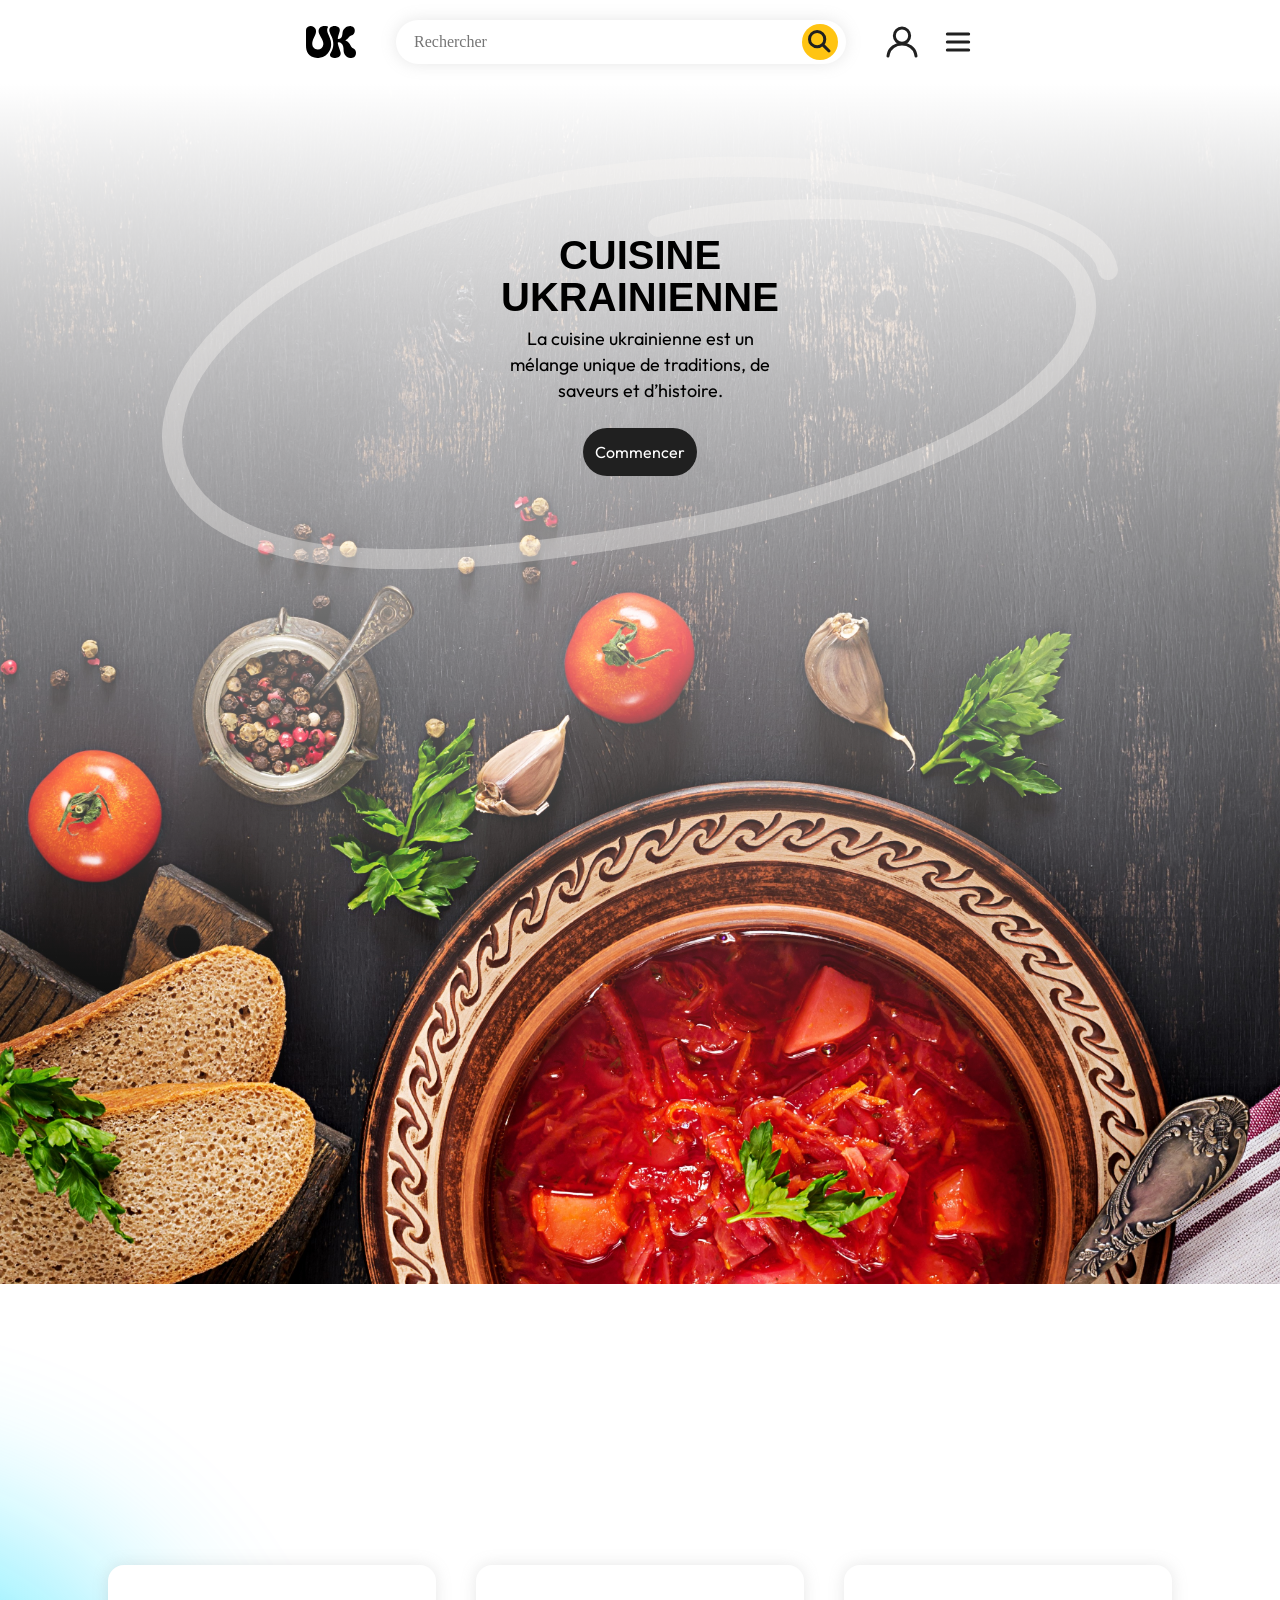
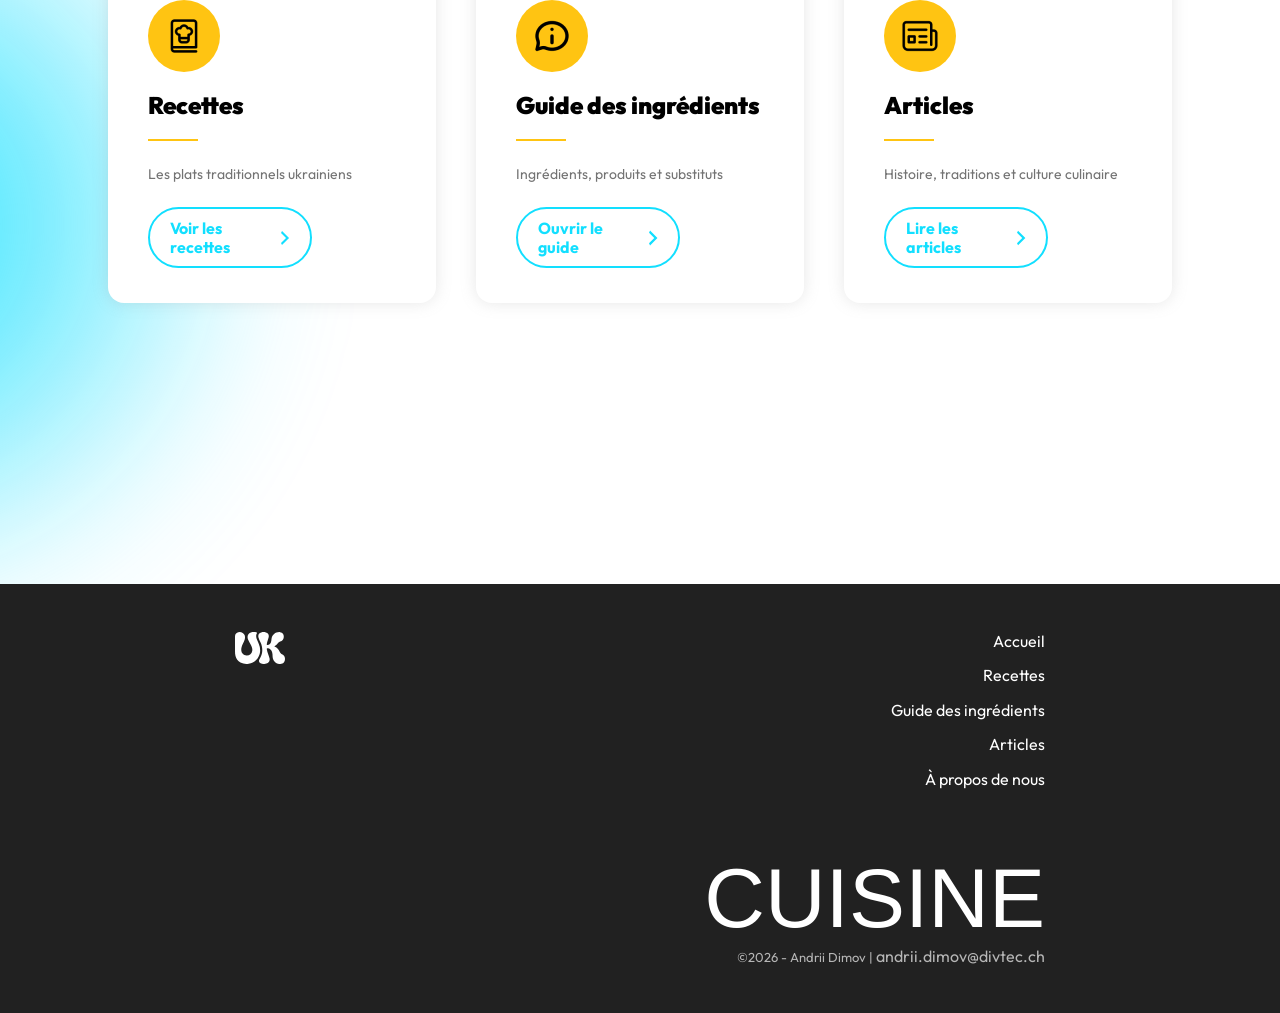
==== commit cdb1abe8: "page d'accueil 99%" ====
--- a/Accueil.html
+++ b/Accueil.html
@@ -17,6 +17,7 @@
     <!-- lien vers les polices d'écritures -->
     <link href="https://fonts.googleapis.com/css2?family=Outfit&display=swap" rel="stylesheet">
 </head>
+
 <body>
 <svg xmlns="http://www.w3.org/2000/svg" style="display: none;">
 
@@ -62,7 +63,53 @@
     <symbol id="fleche" viewBox="0 0 10 16" fill="none">
         <path d="M0 13.7143L5.71428 8L0 2.28571L1.14286 0L9.14286 8L1.14286 16L0 13.7143Z" fill="#12DFFF"/>
     </symbol>
+
+    <symbol id="croix" viewBox="0 0 24 24">
+        <path d="M18 6L6 18M6 6l12 12" stroke="#202020" stroke-width="2.5" stroke-linecap="round"/>
+    </symbol>
 </svg>
+
+<!-- superposition pour estomper l'arrière-plan -->
+<div class="nav-overlay"></div>
+
+<!-- le menu de navigation -->
+<nav class="nav-menu">
+    <button class="btn-close">
+        <svg aria-hidden="true"><use href="#croix"/></svg>
+    </button>
+    <ul>
+        <li>
+            <a href="Accueil.html">
+                <img src="sources/img/accueil/icon-home.png" alt="Icon Accueil">
+                Accueil
+            </a>
+        </li>
+        <li>
+            <a href="Recettes.html">
+                <img src="sources/img/accueil/icon-recettes.png" alt="Icon Recettes">
+                Recettes
+            </a>
+        </li>
+        <li>
+            <a href="GuideIngredients.html">
+                <img src="sources/img/accueil/icon-guide.png" alt="IconGuide des Ingredients">
+                Guide des ingrédients
+            </a>
+        </li>
+        <li>
+            <a href="Articles.html">
+                <img src="sources/img/accueil/icon-articles.png" alt="Icon Articles">
+                Articles
+            </a>
+        </li>
+        <li>
+            <a href="AProposDeNous.html">
+                <img src="sources/img/accueil/icon-info.png" alt="Icon A Propos De Nous">
+                À propos de nous
+            </a>
+        </li>
+    </ul>
+</nav>
 
 <header>
     <a href="Accueil.html" class="logo">
@@ -146,16 +193,18 @@
         <div class="block-liste-logo">
         <svg aria-hidden="true"><use href="#icon-logo"/></svg>
         <ul>
-            <li>Accueil</li>
-            <li>Recettes</li>
-            <li>Guide des ingrédients</li>
-            <li>Articles</li>
-            <li>À propos de nous</li>
+            <li><a href="Accueil.html">Accueil</a></li>
+            <li><a href="Recettes.html">Recettes</a></li>
+            <li><a href="GuideIngredients.html">Guide des ingrédients</a></li>
+            <li><a href="Articles.html">Articles</a></li>
+            <li><a href="AProposDeNous.html">À propos de nous</a></li>
         </ul>
     </div>
         <span>Cuisine</span>
         <small>&copy;2026 - Andrii Dimov | <a href="mailto:andrii.dimov@divtec.ch">andrii.dimov@divtec.ch</a></small>
     </div>
 </footer>
+
+<script src="js/main.js"></script>
 </body>
 </html>
--- a/css/main.css
+++ b/css/main.css
@@ -3,7 +3,7 @@
     src: url('sources/Fonts/Brice Black.otf') format('truetype');
 }
 
-                                    /*----------STYLES GÉNÉRAUX----------*/
+/*-----------------------------------------------STYLES GÉNÉRAUX-----------------------------------------------*/
 * {
     box-sizing: border-box;
 }
@@ -62,7 +62,7 @@
 
 a {
     text-decoration: none;
-    font-size: 14px;
+    font-size: 1rem;
     color: inherit;
 }
 
@@ -74,7 +74,7 @@
     padding-inline-start: 0;
 }
 
-                                    /*----------STYLES HEADER----------*/
+/*-----------------------------------------------STYLES HEADER-----------------------------------------------*/
 
 .btn-recherche svg,
 .btn-compte svg,
@@ -88,6 +88,10 @@
     height: 32px;
 }
 
+.btn-menu {
+    cursor: pointer; /* remplace le curseur par une main */
+}
+
 .btn-compte, .btn-menu {
     max-width: 32px;
     max-height: 32px;
@@ -102,7 +106,7 @@
     display: flex;
     align-items: center;
     border-radius: 50px;
-    box-shadow: 0px 0px 16px 0px rgba(153, 153, 153, 0.23);
+    box-shadow: 0 0 16px 0 rgba(153, 153, 153, 0.23);
     gap: 5px;
     background: white;
     width: 238px;
@@ -135,7 +139,77 @@
     margin: 6px;
 }
 
-                                    /*----------STYLES MAIN----------*/
+/*--------------------------------------------STYLES MENU DE NAVIGATION--------------------------------------------*/
+
+.nav-menu {
+    position: fixed;
+    top: 0;
+    right: -100%;        /* спрятано за правым краем */
+    width: 75%;
+    max-width: 320px;
+    height: 100%;
+    background: linear-gradient(135deg, #FFC412, white, #12DFFF);
+    z-index: 100;
+    transition: right 0.3s ease;
+    padding: 24px;
+}
+
+.nav-menu.open {
+    right: 0;            /* sort */
+}
+
+.nav-menu ul {
+    margin-top: 60px;
+    display: flex;
+    flex-direction: column;
+    gap: 32px;
+}
+
+.nav-menu ul li a {
+    display: flex;
+    align-items: center;
+    gap: 16px;
+    font-size: 1.5rem;
+    font-weight: bold;
+    color: #202020;
+    font-family: 'Brice Black', sans-serif;
+}
+.nav-menu ul li a img {
+    width: 20px;
+    height: 20px;
+}
+
+.btn-close {
+    position: absolute;
+    top: 26px;
+    right: 20px;
+    background: none;
+    border: none;
+    cursor: pointer;
+}
+
+.btn-close svg {
+    width: 32px;
+    height: 32px;
+}
+
+.nav-overlay {
+    position: fixed;
+    inset: 0;
+    backdrop-filter: blur(4px);
+    background: rgba(0,0,0,0.2);
+    opacity: 0;
+    pointer-events: none;
+    transition: opacity 0.3s ease;
+    z-index: 99;
+}
+
+.nav-overlay.open {
+    opacity: 1;
+    pointer-events: auto;
+}
+
+/*-----------------------------------------------STYLES MAIN-----------------------------------------------*/
 
 .hero-slider {
     display: flex;
@@ -259,7 +333,7 @@
     display: flex;
     flex-direction: column;
     border-radius: 16px;
-    box-shadow: 0px 0px 16px 0px rgba(153, 153, 153, 0.23);
+    box-shadow: 0 0 16px 0 rgba(153, 153, 153, 0.23);
     gap: 20px;
 }
 
@@ -303,11 +377,11 @@
 }
 
 .ligne {
-    border: none;          /* убираем стандартный стиль */
-    height: 2px;           /* толщина */
-    background-color: #FFC412;   /* цвет */
-    width: 50px;            /* ширина */
-    margin: 16px 0;     /* центрирование */
+    border: none;          /* Supprimer le style par défaut */
+    height: 2px;           /* épaisseur */
+    background-color: #FFC412;
+    width: 50px;
+    margin: 16px 0;     /* centrage */
 }
 
 .boitier-icone {
@@ -424,7 +498,8 @@
     }
 
     .search-bar {
-        max-width: 600px;
+        max-width: 450px;
+        margin: auto 16px;
     }
 
     .liste-sections {
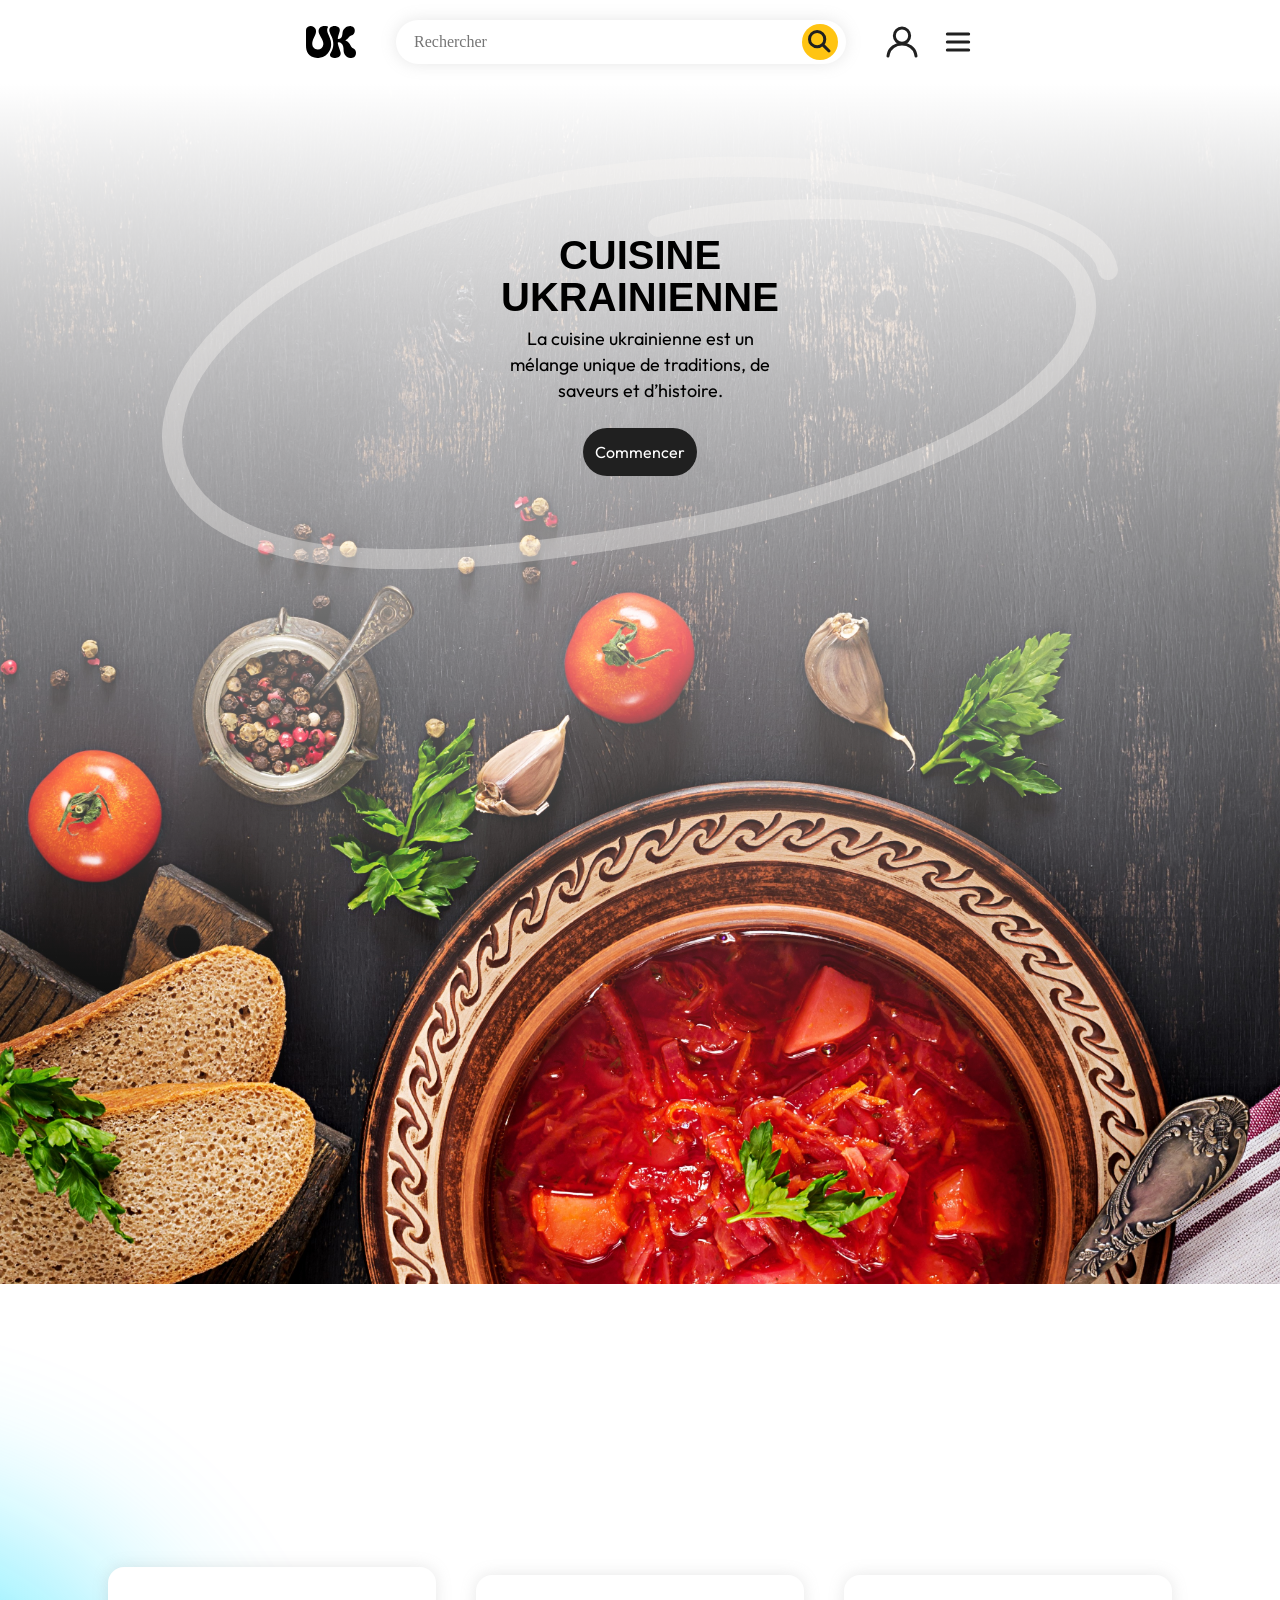
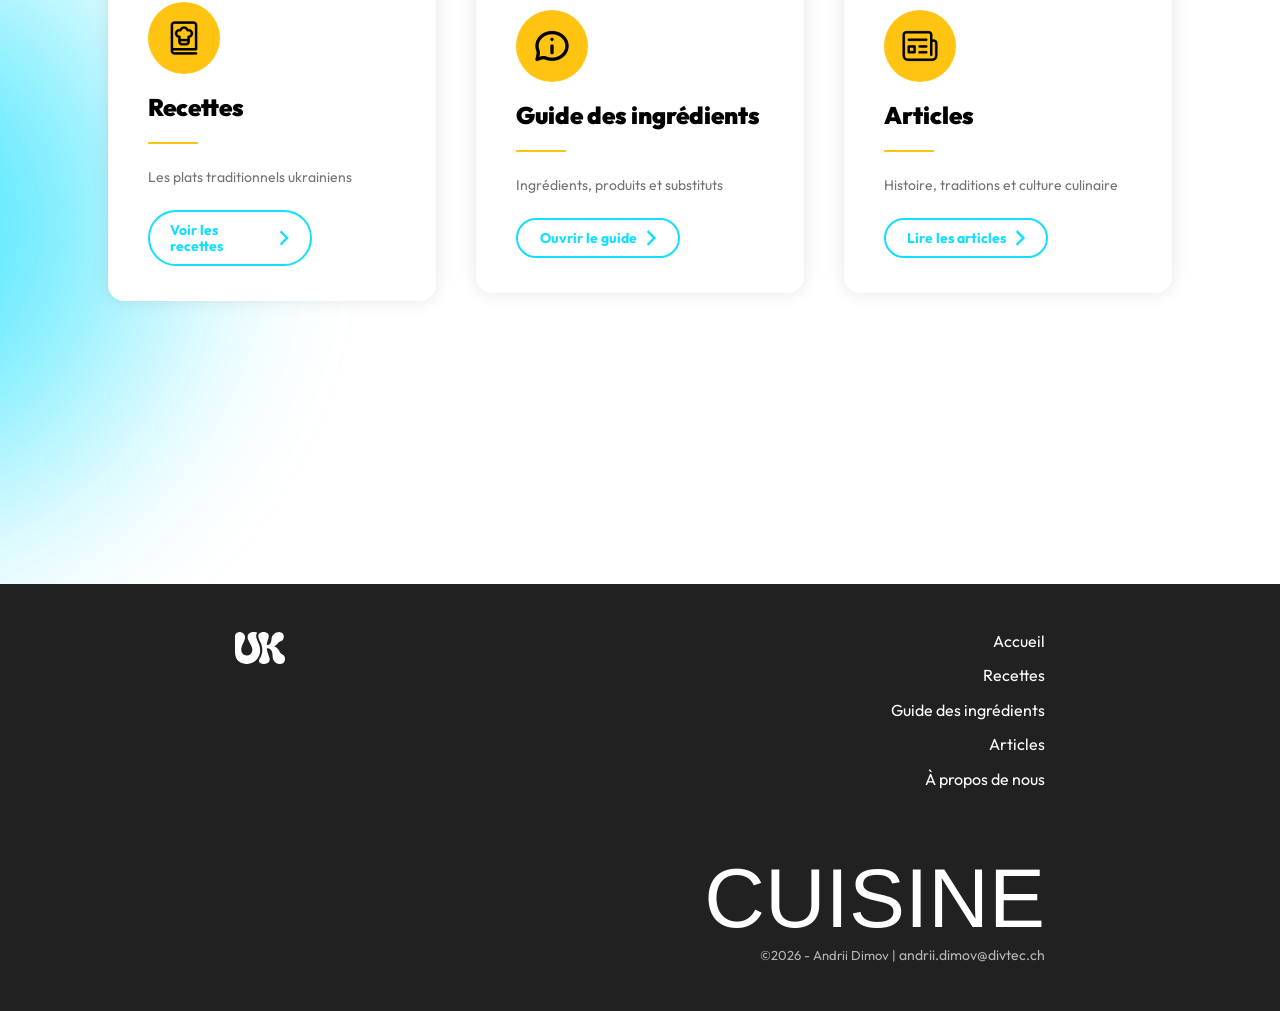
==== commit a00b77fd: "page d'accueil (changer font de titres) contenu de base de tous les pages. recettes 5%" ====
--- a/Accueil.html
+++ b/Accueil.html
@@ -153,7 +153,7 @@
 </div>
 
 <main>
-    <div class = "Cercle-de-fond" id="blue-accueil"></div>
+    <div class = "cercle-de-fond" id="blue-accueil"></div>
     <div class="liste-sections">
         <div class="bloc-carte carte-recettes">
             <div class="boitier-icone">
--- a/css/main.css
+++ b/css/main.css
@@ -62,7 +62,7 @@
 
 a {
     text-decoration: none;
-    font-size: 1rem;
+    font-size: 0.875rem;
     color: inherit;
 }
 
@@ -144,7 +144,7 @@
 .nav-menu {
     position: fixed;
     top: 0;
-    right: -100%;        /* спрятано за правым краем */
+    right: -100%;        /* masqué derrière le bord droit */
     width: 75%;
     max-width: 320px;
     height: 100%;
@@ -404,6 +404,13 @@
     height: 16px;
 }
 
+.cercle-de-fond {
+    border-radius: 50%;          /* arrondit le carré en cercle */
+    filter: blur(80px);          /* flou sur l'élément, crée un effet de lueur */
+    opacity: 0.97;               /* presque opaque (0 = invisible, 1 = opaque) */
+    pointer-events: none;        /* les clics passent à travers l'élément */
+}
+
 #blue-accueil {
     position: absolute; /* sorti du flux, coordonnées depuis main */
     z-index: 0;
@@ -412,16 +419,20 @@
     transform: translateY(-50%); /* remonte de la moitié de sa hauteur = centré verticalement */
     width: 145vmin;
     height: 145vmin;             /* valeurs identiques = carré, vmin depuis le petit côté de l'écran */
-    border-radius: 50%;          /* arrondit le carré en cercle */
-    filter: blur(80px);          /* flou sur l'élément, crée un effet de lueur */
-    opacity: 0.97;               /* presque opaque (0 = invisible, 1 = opaque) */
-    pointer-events: none;        /* les clics passent à travers l'élément */
     background: radial-gradient(
             circle,         /* forme circulaire du dégradé (ellipse par défaut) */
             #12DFFF,        /* couleur au centre */
             transparent 85% /* disparition progressive à partir de 90% du rayon */
     );
 }
+
+#orange-recettes {
+    background: radial-gradient(
+            circle,         /* forme circulaire du dégradé (ellipse par défaut) */
+            #FF9500,        /* couleur au centre */
+            transparent 85% /* disparition progressive à partir de 90% du rayon */
+    );
+}
 /*----------STYLES FOOTER----------*/
 
 footer {
@@ -459,6 +470,7 @@
 
 .block-liste-logo ul li a {
     color: white;
+    font-size: 1rem;
 }
 
 footer small, footer span {
@@ -508,4 +520,4 @@
         align-items: center;
         flex-wrap: wrap;
     }
-}
+}
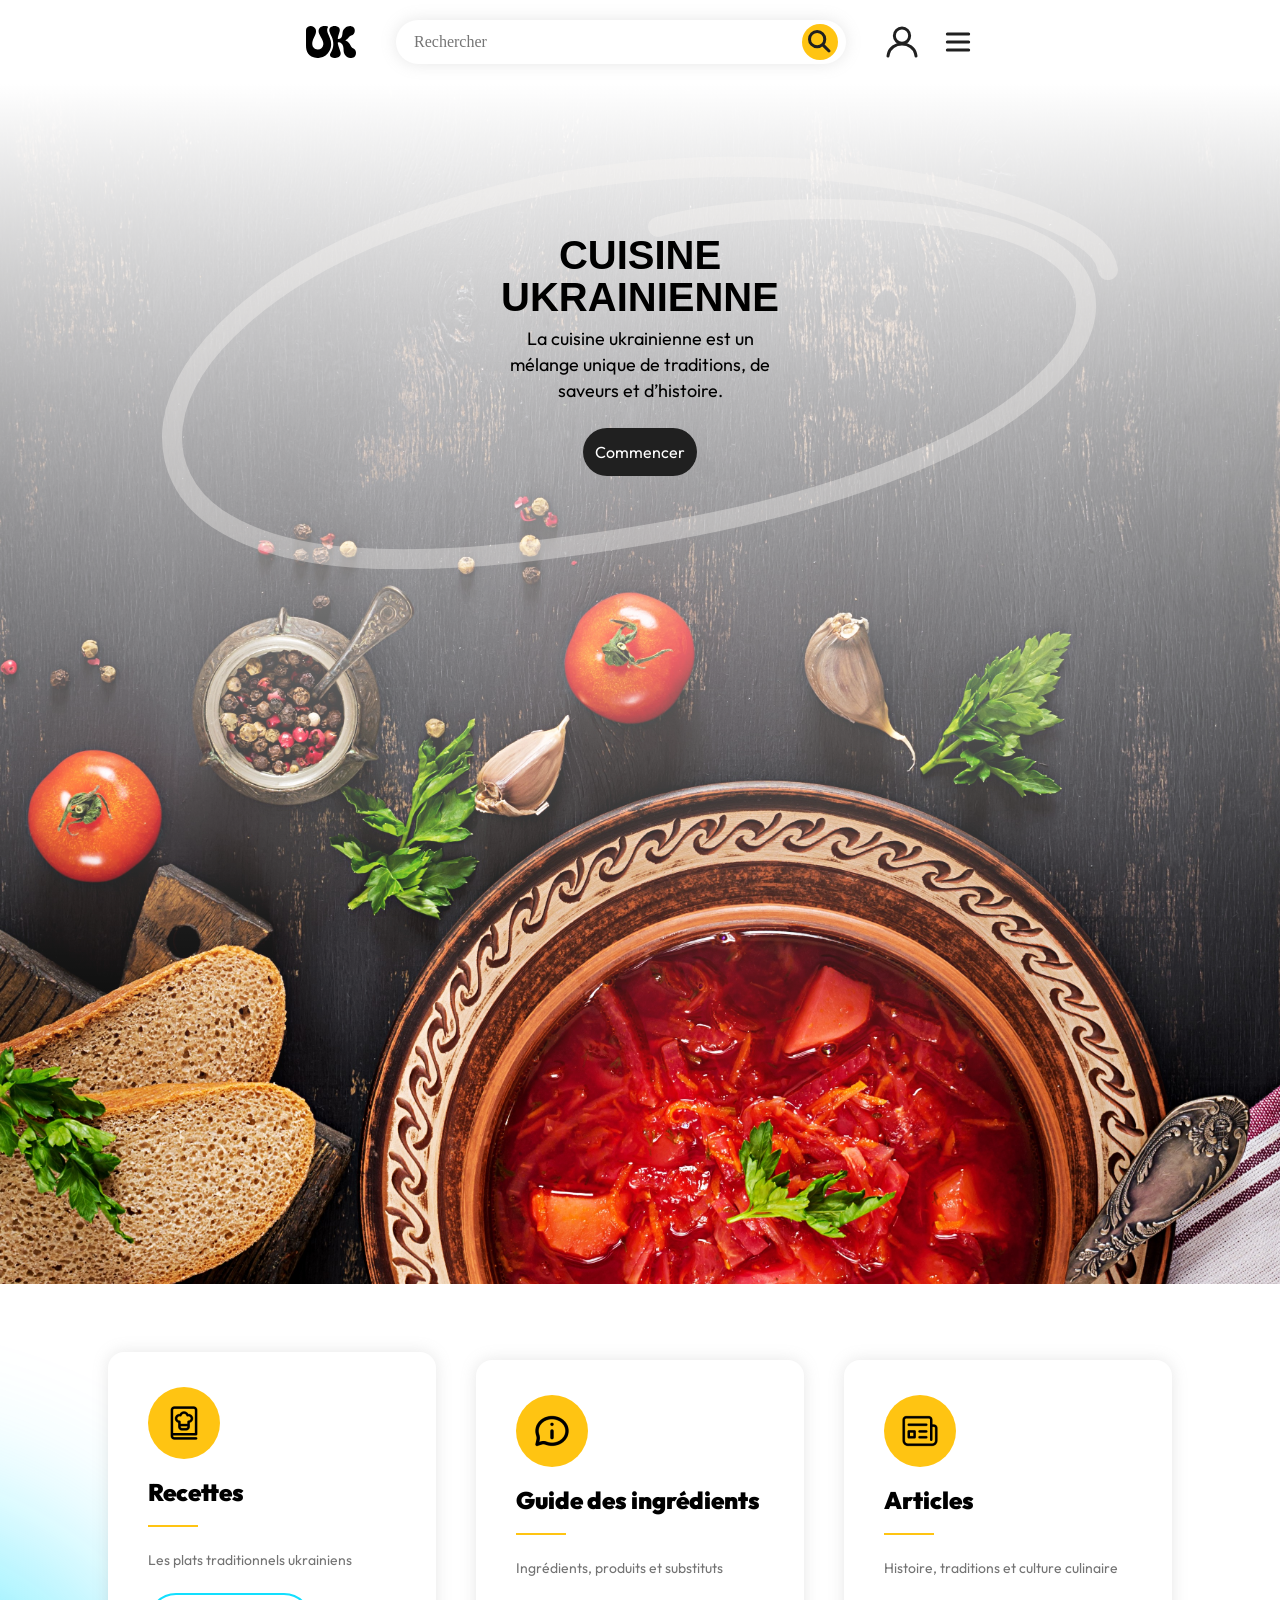
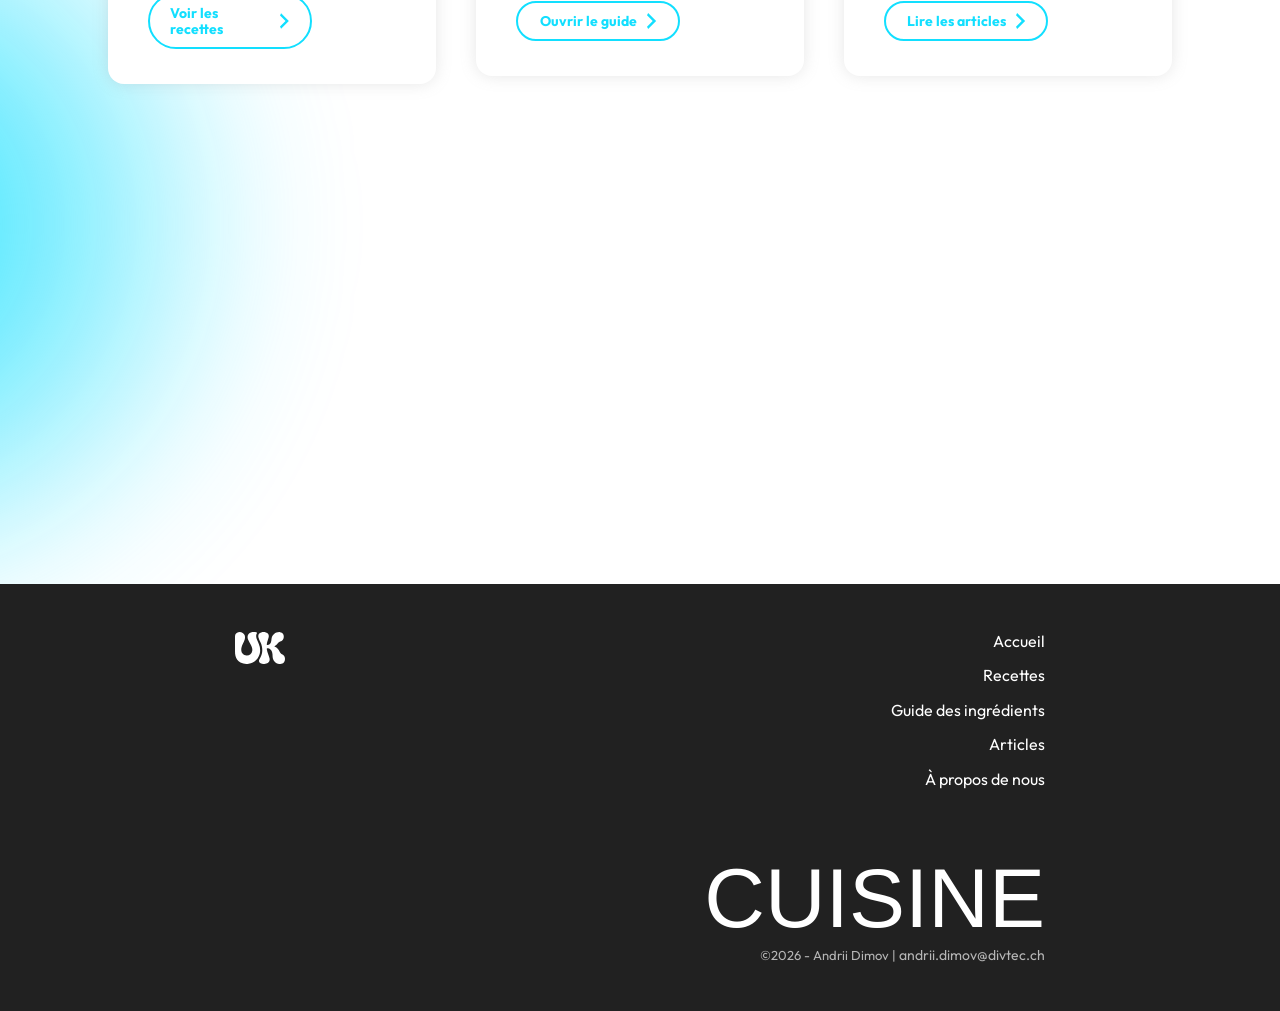
==== commit e0341f49: "Recettes 80% (ajouter les images) Soupes 50%" ====
--- a/Accueil.html
+++ b/Accueil.html
@@ -155,7 +155,7 @@
 <main>
     <div class = "cercle-de-fond" id="blue-accueil"></div>
     <div class="liste-sections">
-        <div class="bloc-carte carte-recettes">
+        <div class="bloc-carte-accueil carte-recettes">
             <div class="boitier-icone">
                 <img src="sources/img/accueil/cookbook-icon.png" alt="Icône du livre de recettes">
             </div>
@@ -165,7 +165,7 @@
             <a class="bth-leger" href="Recettes.html">Voir les recettes
                 <svg aria-hidden="true"><use href="#fleche"/></svg></a>
         </div>
-        <div class="bloc-carte carte-guide">
+        <div class="bloc-carte-accueil carte-guide">
             <div class="boitier-icone">
                 <img src="sources/img/accueil/guide-icon.png" alt="icône « En savoir plus »">
             </div>
@@ -175,7 +175,7 @@
             <a class="bth-leger" href="Recettes.html">Ouvrir le guide
                 <svg aria-hidden="true"><use href="#fleche"/></svg></a>
         </div>
-        <div class="bloc-carte carte-articles">
+        <div class="bloc-carte-accueil carte-articles">
             <div class="boitier-icone">
                 <img src="sources/img/accueil/articles-icon.png" alt="Icône des articles»">
             </div>
--- a/css/main.css
+++ b/css/main.css
@@ -15,8 +15,10 @@
 }
 
 main {
-    display: flex;
-    justify-content: center;
+    padding: 20px;
+    display: flex;
+    flex-direction: column;
+    align-items: center;
     overflow: clip;
     position: relative; /* ancre pour #blue-accueil, les coordonnées sont calculées depuis lui */
     min-height: 100vh;  /* minimum toute la hauteur de l'écran, s'étire si le contenu est plus grand */
@@ -44,11 +46,19 @@
     font-family: 'Brice Black', sans-serif;
 }
 
-
-
 h1 {
     font-size: 2.5rem;
     line-height: 42px;
+}
+
+h2 {
+    font-size: 2rem;
+    line-height: 52px;
+}
+
+h3 {
+    font-size: 1.25rem;
+    line-height: 26px;
 }
 
 
@@ -109,7 +119,7 @@
     box-shadow: 0 0 16px 0 rgba(153, 153, 153, 0.23);
     gap: 5px;
     background: white;
-    width: 238px;
+    min-width: 200px;
     height: 44px;
     flex: 1;
     padding: 4px 8px 4px 16px;
@@ -117,7 +127,7 @@
 
 .search-bar input {
     font-size: 16px;
-    min-width: 50px;
+    min-width: 40px;
     flex: 1;
 }
 
@@ -210,6 +220,11 @@
 }
 
 /*-----------------------------------------------STYLES MAIN-----------------------------------------------*/
+main > h1 + p {
+    margin: 0 0 20px 0;
+    width: 400px;
+    text-align: center;
+}
 
 .hero-slider {
     display: flex;
@@ -325,7 +340,7 @@
     gap: 40px;
 }
 
-.bloc-carte {
+.bloc-carte-accueil {
     background-color: white;
     padding: 35px 40px;
     width: 328px;
@@ -337,18 +352,19 @@
     gap: 20px;
 }
 
-.bloc-carte svg,
-.bloc-carte h3,
-.bloc-carte hr,
-.bloc-carte p {
+.bloc-carte-accueil svg,
+.bloc-carte-accueil h3,
+.bloc-carte-accueil hr,
+.bloc-carte-accueil p {
     margin: 0;
 }
 
-.bloc-carte h3 {
+.bloc-carte-accueil h3 {
     font-size: 1.5rem;
 }
 
-.bloc-carte p {
+.bloc-carte-accueil p {
+    text-align: left;
     font-size: 14px;
     color: #737373;
 }
@@ -426,12 +442,30 @@
     );
 }
 
-#orange-recettes {
+#jaune-recettes {
+    position: absolute;
+    z-index: -1;
+    top: -30vmin;
+    transform: translateY(-50%);
+    width: 150vmin;
+    height: 150vmin;
     background: radial-gradient(
             circle,         /* forme circulaire du dégradé (ellipse par défaut) */
-            #FF9500,        /* couleur au centre */
+            #FFC412,        /* couleur au centre */
             transparent 85% /* disparition progressive à partir de 90% du rayon */
     );
+}
+
+.bloc-carte-recettes {
+    display: flex;
+    flex-direction: column;
+    border-radius: 16px;
+    margin: 12px 0;
+    box-shadow: 0 0 16px 0 rgba(153, 153, 153, 0.15);
+}
+
+.soupes {
+    padding: 28px 24px;
 }
 /*----------STYLES FOOTER----------*/
 
@@ -505,6 +539,11 @@
         left: -55vmin;
     }
 
+    #jaune-recettes {
+        width: 120vmax;
+        height: 120vmax;
+    }
+
     .hero-slider {
         min-height: 1200px;
     }
